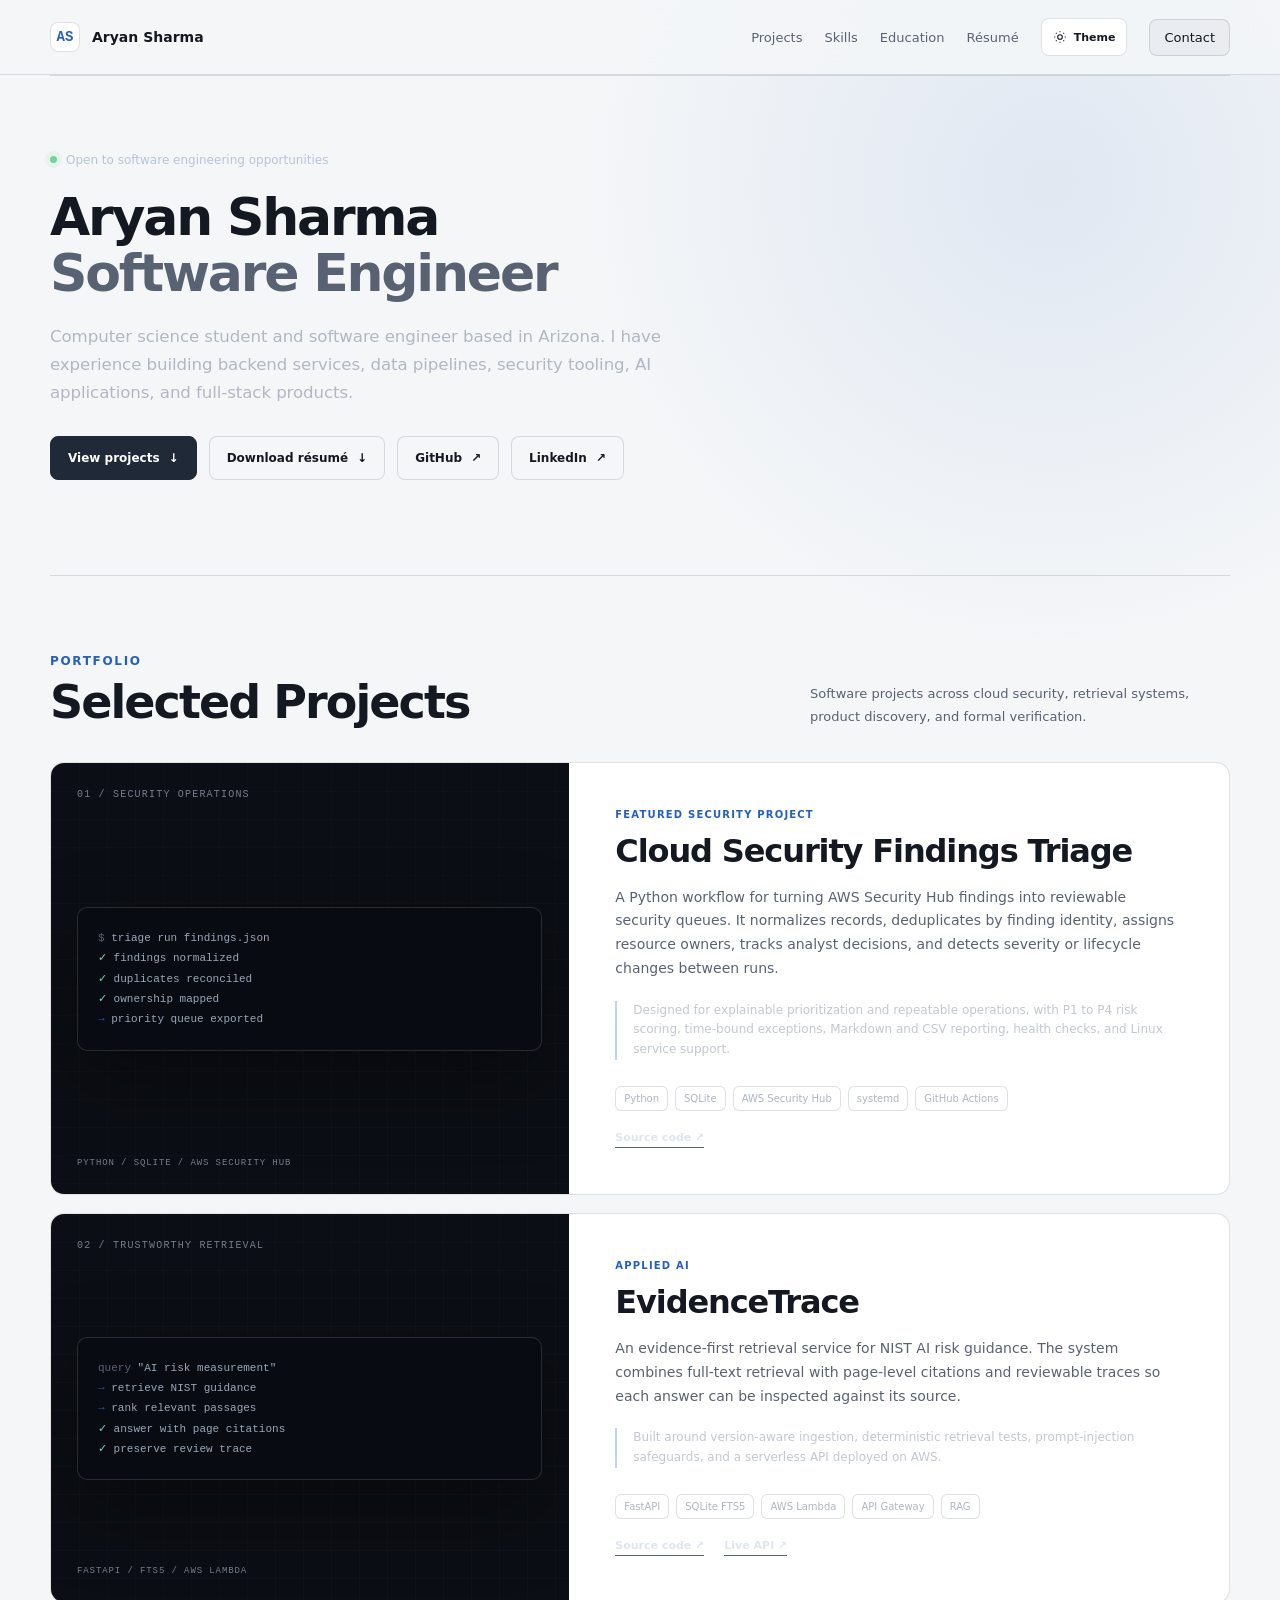
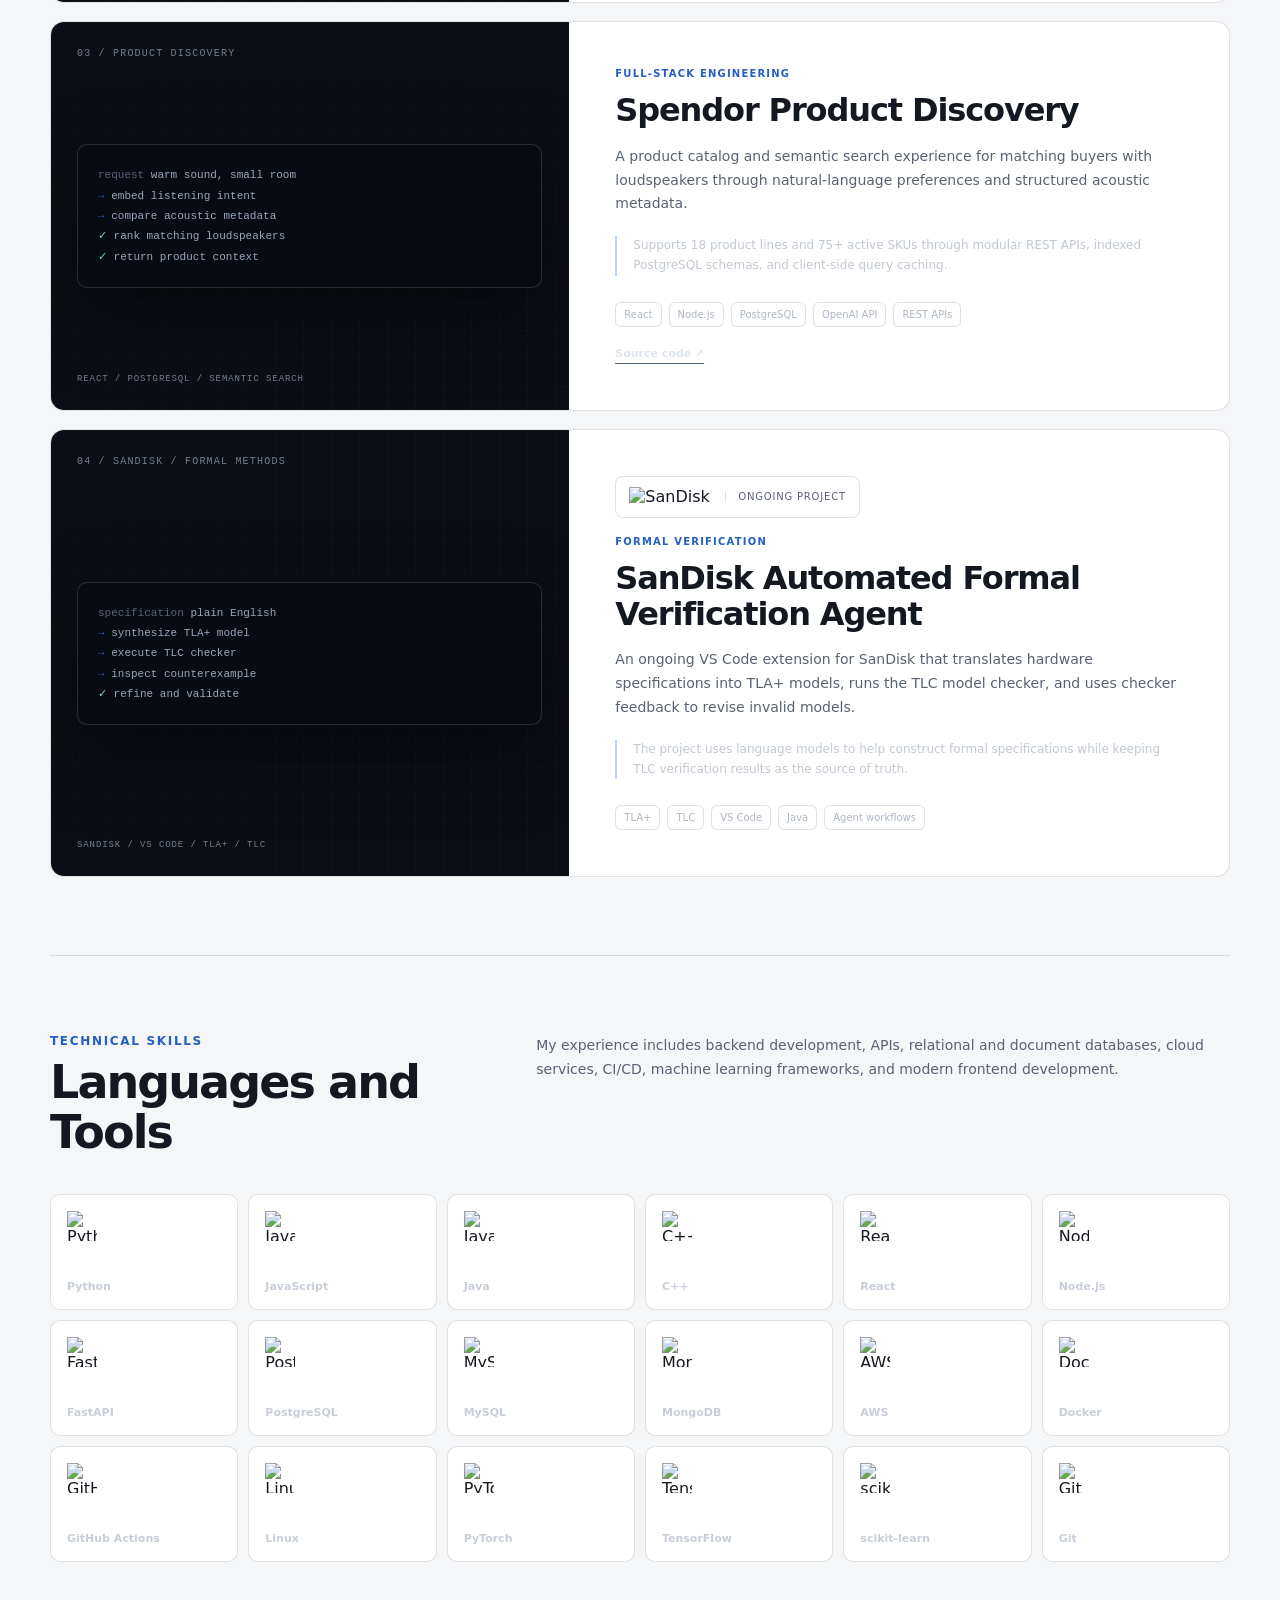
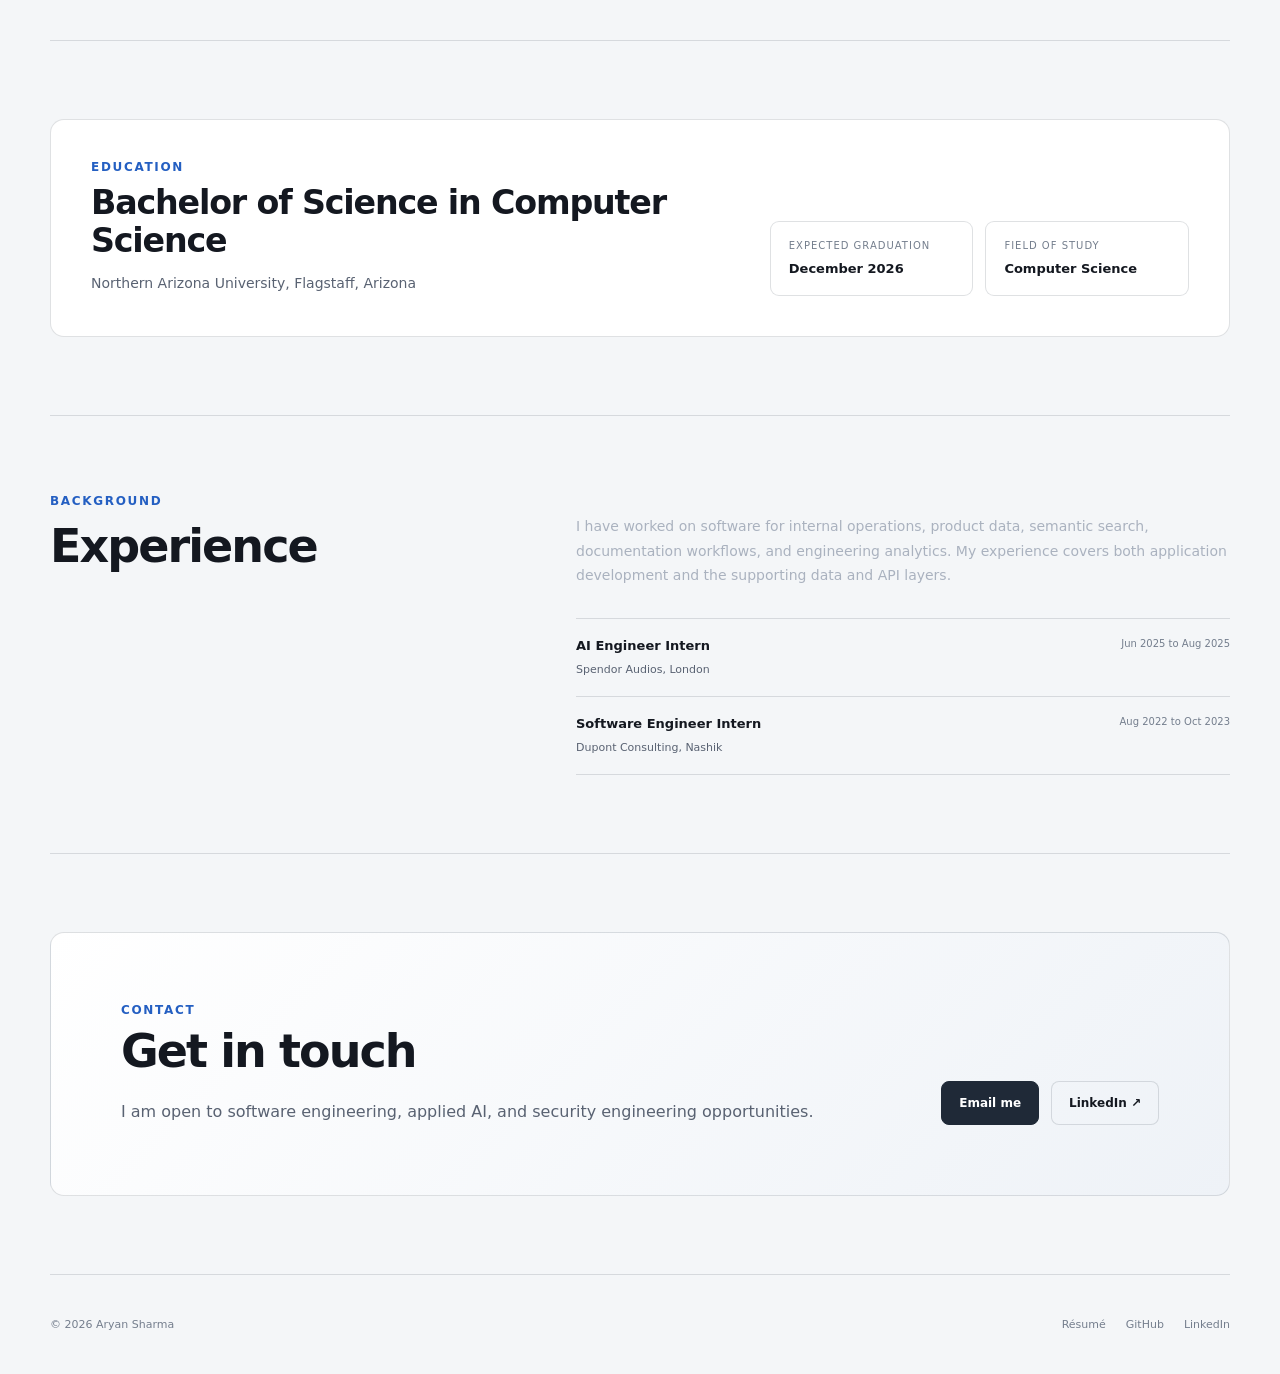
==== portfolio/index.html @ e3faf97d "Publish Aryan Sharma portfolio" ====
<!doctype html>
<html lang="en">
<head>
  <meta charset="utf-8">
  <meta name="viewport" content="width=device-width, initial-scale=1">
  <meta name="description" content="Aryan Sharma is a software engineer building reliable AI, security, and data systems.">
  <meta name="theme-color" content="#090b10">
  <title>Aryan Sharma | Software Engineer</title>
  <script>
    (function () {
      var saved = localStorage.getItem("portfolio-theme");
      var theme = saved || (window.matchMedia("(prefers-color-scheme: light)").matches ? "light" : "dark");
      document.documentElement.dataset.theme = theme;
    }());
  </script>
  <style>
    :root{--bg:#090b10;--panel:#0f1219;--text:#f1f3f6;--muted:#9aa3b2;--faint:#697283;--line:rgba(255,255,255,.1);--blue:#77a7ff;--max:1180px}
    *{box-sizing:border-box}html{scroll-behavior:smooth;color-scheme:dark}html[data-theme="light"]{--bg:#f4f6f8;--panel:#fff;--text:#141820;--muted:#596272;--faint:#747e8d;--line:rgba(15,23,42,.13);--blue:#245fc2;color-scheme:light}body{margin:0;color:var(--text);background:radial-gradient(circle at 82% 4%,rgba(54,98,171,.16),transparent 29rem),var(--bg);font-family:Inter,ui-sans-serif,system-ui,-apple-system,BlinkMacSystemFont,"Segoe UI",sans-serif;-webkit-font-smoothing:antialiased;transition:background-color 180ms ease,color 180ms ease}html[data-theme="light"] body{background:radial-gradient(circle at 82% 4%,rgba(53,105,190,.1),transparent 29rem),var(--bg)}a{color:inherit;text-decoration:none}a:focus-visible,button:focus-visible{outline:2px solid var(--blue);outline-offset:4px}.shell{width:min(calc(100% - 48px),var(--max));margin:0 auto}.mono{font-family:"SFMono-Regular",Consolas,"Liberation Mono",monospace}.kicker{color:var(--blue);font-size:12px;font-weight:700;letter-spacing:.14em;text-transform:uppercase}
    header{position:sticky;top:0;z-index:20;border-bottom:1px solid var(--line);background:rgba(9,11,16,.82);backdrop-filter:blur(18px)}html[data-theme="light"] header{background:rgba(244,246,248,.86)}.nav{min-height:74px;display:flex;align-items:center;justify-content:space-between;gap:28px}.mark{display:flex;align-items:center;gap:12px;font-size:14px;font-weight:700}.mark-shape{width:30px;height:30px;display:grid;place-items:center;border:1px solid var(--line);background:var(--panel);color:var(--blue);border-radius:8px}nav{display:flex;align-items:center;gap:22px;color:var(--muted);font-size:13px}nav a{transition:color 160ms ease}nav a:hover{color:var(--text)}.nav-cta{color:var(--text);border:1px solid var(--line);border-radius:8px;padding:10px 14px;background:rgba(255,255,255,.03)}html[data-theme="light"] .nav-cta{background:rgba(15,23,42,.035)}.theme-toggle{display:inline-flex;align-items:center;justify-content:center;gap:7px;height:38px;padding:0 11px;border:1px solid var(--line);border-radius:8px;color:var(--text);background:var(--panel);font:600 11px/1 Inter,ui-sans-serif,system-ui;cursor:pointer}.theme-toggle svg{width:14px;height:14px;fill:none;stroke:currentColor;stroke-width:1.8}.theme-toggle .sun{display:none}html[data-theme="light"] .theme-toggle .moon{display:none}html[data-theme="light"] .theme-toggle .sun{display:block}
    .hero{min-height:500px;display:block;padding:72px 0 62px}.availability{display:inline-flex;align-items:center;gap:9px;color:#b8c4d6;font-size:12px;margin-bottom:22px}.availability:before{content:"";width:7px;height:7px;border-radius:50%;background:#72d39c;box-shadow:0 0 0 5px rgba(114,211,156,.1)}h1{max-width:760px;margin:0;font-size:clamp(38px,4.4vw,52px);line-height:1.08;letter-spacing:-.042em;font-weight:620}h1 span{color:var(--muted)}.hero-copy{max-width:700px;margin:22px 0 0;color:#b1b8c4;font-size:clamp(15px,1.3vw,17px);line-height:1.7;letter-spacing:-.005em}.hero-actions{display:flex;flex-wrap:wrap;gap:12px;margin-top:28px}.button{display:inline-flex;align-items:center;justify-content:center;gap:9px;min-height:44px;padding:0 17px;border:1px solid var(--line);border-radius:8px;background:rgba(255,255,255,.03);font-size:12px;font-weight:650;transition:transform 160ms ease,border-color 160ms ease,background 160ms ease}.button:hover{transform:translateY(-2px);border-color:rgba(255,255,255,.22);background:rgba(255,255,255,.06)}.button.primary{color:#07101f;background:#dfe9fa;border-color:#dfe9fa}
    section{padding:78px 0;border-top:1px solid var(--line)}.section-heading{display:flex;align-items:flex-end;justify-content:space-between;gap:40px;margin-bottom:34px}h2{margin:10px 0 0;font-size:clamp(32px,3.8vw,46px);line-height:1.08;letter-spacing:-.042em;font-weight:600}.section-heading>p{max-width:420px;margin:0;color:var(--muted);font-size:13px;line-height:1.7}
    .project-list{display:grid;gap:18px}.project{display:grid;grid-template-columns:.88fr 1.12fr;min-height:380px;overflow:hidden;border:1px solid var(--line);border-radius:14px;background:var(--panel)}.project-visual{position:relative;overflow:hidden;padding:26px;border-right:1px solid var(--line);background:#0b0e14;display:flex;flex-direction:column;justify-content:space-between}.project-visual:before{content:"";position:absolute;inset:0;opacity:.5;background-image:linear-gradient(rgba(255,255,255,.035) 1px,transparent 1px),linear-gradient(90deg,rgba(255,255,255,.035) 1px,transparent 1px);background-size:28px 28px}.project-index,.project-art,.visual-foot{position:relative;z-index:1}.project-index{color:var(--faint);font-size:10px;letter-spacing:.12em}.project-art{border:1px solid rgba(255,255,255,.13);border-radius:10px;background:rgba(9,12,18,.9);padding:20px;box-shadow:0 28px 80px rgba(0,0,0,.35);font-size:11px;line-height:1.85;color:#9aa7b9}.project-art .ok{color:#7ed8aa}.project-art .blue{color:var(--blue)}.project-art .dim{color:#596274}.visual-foot{color:var(--faint);font-size:9px;letter-spacing:.1em}.project-body{padding:clamp(28px,4vw,46px);display:flex;flex-direction:column;align-items:flex-start}.project-type{color:var(--blue);font-size:10px;font-weight:700;letter-spacing:.12em;text-transform:uppercase}.company-mark{display:flex;align-items:center;gap:12px;margin-bottom:18px;padding:10px 13px;border:1px solid var(--line);border-radius:8px;background:#0b0e14}.company-mark img{width:84px;height:20px;object-fit:contain}.company-mark span{padding-left:12px;border-left:1px solid var(--line);color:var(--muted);font-size:10px;letter-spacing:.08em;text-transform:uppercase}.project h3{margin:14px 0 16px;font-size:clamp(25px,2.5vw,33px);line-height:1.12;letter-spacing:-.035em;font-weight:600}.project-body>p{max-width:620px;margin:0;color:var(--muted);font-size:14px;line-height:1.7}.impact{margin:20px 0 0;padding-left:16px;border-left:2px solid rgba(119,167,255,.5);color:#c2c8d1;font-size:12px;line-height:1.65}.tags{display:flex;flex-wrap:wrap;gap:7px;margin-top:auto;padding-top:26px}.tag{padding:6px 8px;border:1px solid var(--line);border-radius:6px;color:#aeb6c2;background:rgba(255,255,255,.02);font-size:10px}.project-links{display:flex;gap:20px;margin-top:20px;font-size:11px;font-weight:700}.project-links a{color:#dfe5ef;border-bottom:1px solid #566275;padding-bottom:3px}.project-links a:hover{border-color:var(--blue)}
    .skills-intro{display:grid;grid-template-columns:.75fr 1.25fr;gap:70px;align-items:start;margin-bottom:36px}.skills-intro p{margin:0;color:var(--muted);line-height:1.7;font-size:14px}.skill-grid{display:grid;grid-template-columns:repeat(6,1fr);gap:10px}.skill{min-height:116px;display:flex;flex-direction:column;justify-content:space-between;padding:16px;border:1px solid var(--line);border-radius:10px;background:var(--panel);transition:transform 160ms ease,border-color 160ms ease}.skill:hover{transform:translateY(-3px);border-color:rgba(119,167,255,.35)}.skill img{width:30px;height:30px;object-fit:contain;filter:saturate(.78)}.skill span{color:#c8ced8;font-size:11px;font-weight:600}
    .profile{display:grid;grid-template-columns:.8fr 1.2fr;gap:90px;align-items:start}.profile h2{margin-top:14px}.profile-copy{padding-top:20px}.profile-copy p{color:#aab2bf;font-size:14px;line-height:1.75;margin:0 0 16px}.experience{margin-top:30px;border-top:1px solid var(--line)}.role{display:grid;grid-template-columns:1fr auto;gap:24px;padding:19px 0;border-bottom:1px solid var(--line)}.role strong{display:block;font-size:13px;margin-bottom:5px}.role span{color:var(--muted);font-size:11px}.role time{color:var(--faint);font-size:10px;white-space:nowrap}.education-card{display:grid;grid-template-columns:1.2fr .8fr;gap:50px;align-items:end;padding:40px;border:1px solid var(--line);border-radius:14px;background:var(--panel)}.education-card h3{font-size:clamp(25px,2.6vw,34px);letter-spacing:-.035em;line-height:1.15;margin:10px 0 12px}.education-card p{color:var(--muted);font-size:14px;line-height:1.7;margin:0}.education-meta{display:grid;grid-template-columns:1fr 1fr;gap:12px}.education-meta div{padding:18px;border:1px solid var(--line);border-radius:9px;background:#0b0e14}.education-meta span{display:block;color:var(--faint);font-size:10px;letter-spacing:.1em;text-transform:uppercase;margin-bottom:7px}.education-meta strong{font-size:13px;font-weight:600}
    .contact-card{display:grid;grid-template-columns:1fr auto;gap:40px;align-items:end;padding:clamp(32px,6vw,70px);border:1px solid var(--line);border-radius:14px;background:linear-gradient(135deg,#121722,#0d1017)}html[data-theme="light"] .contact-card{background:linear-gradient(135deg,#fff,#eef2f7)}html[data-theme="light"] .skill,html[data-theme="light"] .education-meta div,html[data-theme="light"] .company-mark{background:#fff}html[data-theme="light"] .button.primary{color:#fff;background:#1f2937;border-color:#1f2937}.contact-card h2{max-width:720px}.contact-card p{color:var(--muted);line-height:1.7;margin:22px 0 0}.contact-links{display:flex;gap:12px;flex-wrap:wrap;justify-content:flex-end}footer{min-height:100px;display:flex;align-items:center;justify-content:space-between;gap:30px;border-top:1px solid var(--line);color:var(--faint);font-size:11px}footer div{display:flex;gap:20px}footer a:hover{color:var(--text)}
    @media(max-width:900px){.skills-intro,.profile,.education-card{grid-template-columns:1fr}.hero{min-height:auto}.project{grid-template-columns:1fr}.project-visual{min-height:340px;border-right:0;border-bottom:1px solid var(--line)}.skill-grid{grid-template-columns:repeat(4,1fr)}.contact-card{grid-template-columns:1fr}.contact-links{justify-content:flex-start}}
    @media(max-width:620px){.shell{width:min(calc(100% - 32px),var(--max))}.nav{min-height:66px}nav a:not(.nav-cta){display:none}.theme-toggle .theme-label{display:none}.theme-toggle{width:38px;padding:0}.hero{padding:54px 0 50px}h1{font-size:clamp(34px,10vw,44px)}section{padding:62px 0}.section-heading{display:block}.section-heading>p{margin-top:18px}.project-visual{min-height:265px;padding:20px}.project-body{padding:26px 22px}.skill-grid{grid-template-columns:repeat(3,1fr)}.skill{min-height:104px;padding:13px}.skill img{width:27px;height:27px}.profile{gap:30px}.role{grid-template-columns:1fr;gap:8px}.education-card{padding:25px}.education-meta{grid-template-columns:1fr}footer{align-items:flex-start;flex-direction:column;justify-content:center}}
  </style>
</head>
<body>
  <header><div class="shell nav"><a class="mark" href="#top" aria-label="Aryan Sharma home"><span class="mark-shape mono">AS</span><span>Aryan Sharma</span></a><nav aria-label="Main navigation"><a href="#work">Projects</a><a href="#skills">Skills</a><a href="#education">Education</a><a href="Aryan_Sharma_Resume.pdf" download>Résumé</a><button class="theme-toggle" id="theme-toggle" type="button" aria-label="Switch to light mode"><svg class="moon" viewBox="0 0 24 24" aria-hidden="true"><path d="M20 15.2A8.2 8.2 0 0 1 8.8 4a8.2 8.2 0 1 0 11.2 11.2Z"/></svg><svg class="sun" viewBox="0 0 24 24" aria-hidden="true"><circle cx="12" cy="12" r="4"/><path d="M12 2v2M12 20v2M4.93 4.93l1.42 1.42M17.66 17.66l1.41 1.41M2 12h2M20 12h2M4.93 19.07l1.42-1.42M17.66 6.34l1.41-1.41"/></svg><span class="theme-label">Theme</span></button><a class="nav-cta" href="mailto:aryansharma.coms@gmail.com">Contact</a></nav></div></header>
  <main id="top" class="shell">
    <section class="hero"><div class="availability">Open to software engineering opportunities</div><h1>Aryan Sharma<br><span>Software Engineer</span></h1><p class="hero-copy">Computer science student and software engineer based in Arizona. I have experience building backend services, data pipelines, security tooling, AI applications, and full-stack products.</p><div class="hero-actions"><a class="button primary" href="#work">View projects <span aria-hidden="true">↓</span></a><a class="button" href="Aryan_Sharma_Resume.pdf" download>Download résumé <span aria-hidden="true">↓</span></a><a class="button" href="https://github.com/Aryan9832">GitHub <span aria-hidden="true">↗</span></a><a class="button" href="https://linkedin.com/in/aryansharma11">LinkedIn <span aria-hidden="true">↗</span></a></div></section>
    <section id="work"><div class="section-heading"><div><div class="kicker">Portfolio</div><h2>Selected Projects</h2></div><p>Software projects across cloud security, retrieval systems, product discovery, and formal verification.</p></div>
      <div class="project-list">
        <article class="project"><div class="project-visual"><div class="project-index mono">01 / SECURITY OPERATIONS</div><div class="project-art mono"><span class="dim">$</span> triage run findings.json<br><span class="ok">✓</span> findings normalized<br><span class="ok">✓</span> duplicates reconciled<br><span class="ok">✓</span> ownership mapped<br><span class="blue">→</span> priority queue exported</div><div class="visual-foot mono">PYTHON / SQLITE / AWS SECURITY HUB</div></div><div class="project-body"><div class="project-type">Featured security project</div><h3>Cloud Security Findings Triage</h3><p>A Python workflow for turning AWS Security Hub findings into reviewable security queues. It normalizes records, deduplicates by finding identity, assigns resource owners, tracks analyst decisions, and detects severity or lifecycle changes between runs.</p><div class="impact">Designed for explainable prioritization and repeatable operations, with P1 to P4 risk scoring, time-bound exceptions, Markdown and CSV reporting, health checks, and Linux service support.</div><div class="tags"><span class="tag">Python</span><span class="tag">SQLite</span><span class="tag">AWS Security Hub</span><span class="tag">systemd</span><span class="tag">GitHub Actions</span></div><div class="project-links"><a href="https://github.com/Aryan9832/cloud-security-triage">Source code ↗</a></div></div></article>
        <article class="project"><div class="project-visual"><div class="project-index mono">02 / TRUSTWORTHY RETRIEVAL</div><div class="project-art mono"><span class="dim">query</span> "AI risk measurement"<br><span class="blue">→</span> retrieve NIST guidance<br><span class="blue">→</span> rank relevant passages<br><span class="ok">✓</span> answer with page citations<br><span class="ok">✓</span> preserve review trace</div><div class="visual-foot mono">FASTAPI / FTS5 / AWS LAMBDA</div></div><div class="project-body"><div class="project-type">Applied AI</div><h3>EvidenceTrace</h3><p>An evidence-first retrieval service for NIST AI risk guidance. The system combines full-text retrieval with page-level citations and reviewable traces so each answer can be inspected against its source.</p><div class="impact">Built around version-aware ingestion, deterministic retrieval tests, prompt-injection safeguards, and a serverless API deployed on AWS.</div><div class="tags"><span class="tag">FastAPI</span><span class="tag">SQLite FTS5</span><span class="tag">AWS Lambda</span><span class="tag">API Gateway</span><span class="tag">RAG</span></div><div class="project-links"><a href="https://github.com/Aryan9832/EvidenceTrace">Source code ↗</a><a href="https://7sg5kts66a.execute-api.us-east-2.amazonaws.com/default/">Live API ↗</a></div></div></article>
        <article class="project"><div class="project-visual"><div class="project-index mono">03 / PRODUCT DISCOVERY</div><div class="project-art mono"><span class="dim">request</span> warm sound, small room<br><span class="blue">→</span> embed listening intent<br><span class="blue">→</span> compare acoustic metadata<br><span class="ok">✓</span> rank matching loudspeakers<br><span class="ok">✓</span> return product context</div><div class="visual-foot mono">REACT / POSTGRESQL / SEMANTIC SEARCH</div></div><div class="project-body"><div class="project-type">Full-stack engineering</div><h3>Spendor Product Discovery</h3><p>A product catalog and semantic search experience for matching buyers with loudspeakers through natural-language preferences and structured acoustic metadata.</p><div class="impact">Supports 18 product lines and 75+ active SKUs through modular REST APIs, indexed PostgreSQL schemas, and client-side query caching.</div><div class="tags"><span class="tag">React</span><span class="tag">Node.js</span><span class="tag">PostgreSQL</span><span class="tag">OpenAI API</span><span class="tag">REST APIs</span></div><div class="project-links"><a href="https://github.com/Aryan9832/spendor-product-discovery">Source code ↗</a></div></div></article>
        <article class="project"><div class="project-visual"><div class="project-index mono">04 / SANDISK / FORMAL METHODS</div><div class="project-art mono"><span class="dim">specification</span> plain English<br><span class="blue">→</span> synthesize TLA+ model<br><span class="blue">→</span> execute TLC checker<br><span class="blue">→</span> inspect counterexample<br><span class="ok">✓</span> refine and validate</div><div class="visual-foot mono">SANDISK / VS CODE / TLA+ / TLC</div></div><div class="project-body"><div class="company-mark"><img src="https://api.iconify.design/simple-icons:sandisk.svg?color=%23ed1c24" alt="SanDisk logo"><span>Ongoing project</span></div><div class="project-type">Formal verification</div><h3>SanDisk Automated Formal Verification Agent</h3><p>An ongoing VS Code extension for SanDisk that translates hardware specifications into TLA+ models, runs the TLC model checker, and uses checker feedback to revise invalid models.</p><div class="impact">The project uses language models to help construct formal specifications while keeping TLC verification results as the source of truth.</div><div class="tags"><span class="tag">TLA+</span><span class="tag">TLC</span><span class="tag">VS Code</span><span class="tag">Java</span><span class="tag">Agent workflows</span></div></div></article>
      </div>
    </section>
    <section id="skills"><div class="skills-intro"><div><div class="kicker">Technical Skills</div><h2>Languages and Tools</h2></div><p>My experience includes backend development, APIs, relational and document databases, cloud services, CI/CD, machine learning frameworks, and modern frontend development.</p></div>
      <div class="skill-grid" aria-label="Technical skills">
        <div class="skill"><img src="https://cdn.jsdelivr.net/gh/devicons/devicon@latest/icons/python/python-original.svg" alt="Python logo"><span>Python</span></div><div class="skill"><img src="https://cdn.jsdelivr.net/gh/devicons/devicon@latest/icons/javascript/javascript-original.svg" alt="JavaScript logo"><span>JavaScript</span></div><div class="skill"><img src="https://cdn.jsdelivr.net/gh/devicons/devicon@latest/icons/java/java-original.svg" alt="Java logo"><span>Java</span></div><div class="skill"><img src="https://cdn.jsdelivr.net/gh/devicons/devicon@latest/icons/cplusplus/cplusplus-original.svg" alt="C++ logo"><span>C++</span></div><div class="skill"><img src="https://cdn.jsdelivr.net/gh/devicons/devicon@latest/icons/react/react-original.svg" alt="React logo"><span>React</span></div><div class="skill"><img src="https://cdn.jsdelivr.net/gh/devicons/devicon@latest/icons/nodejs/nodejs-original.svg" alt="Node.js logo"><span>Node.js</span></div>
        <div class="skill"><img src="https://cdn.jsdelivr.net/gh/devicons/devicon@latest/icons/fastapi/fastapi-original.svg" alt="FastAPI logo"><span>FastAPI</span></div><div class="skill"><img src="https://cdn.jsdelivr.net/gh/devicons/devicon@latest/icons/postgresql/postgresql-original.svg" alt="PostgreSQL logo"><span>PostgreSQL</span></div><div class="skill"><img src="https://cdn.jsdelivr.net/gh/devicons/devicon@latest/icons/mysql/mysql-original.svg" alt="MySQL logo"><span>MySQL</span></div><div class="skill"><img src="https://cdn.jsdelivr.net/gh/devicons/devicon@latest/icons/mongodb/mongodb-original.svg" alt="MongoDB logo"><span>MongoDB</span></div><div class="skill"><img src="https://cdn.jsdelivr.net/gh/devicons/devicon@latest/icons/amazonwebservices/amazonwebservices-plain-wordmark.svg" alt="AWS logo"><span>AWS</span></div><div class="skill"><img src="https://cdn.jsdelivr.net/gh/devicons/devicon@latest/icons/docker/docker-original.svg" alt="Docker logo"><span>Docker</span></div>
        <div class="skill"><img src="https://cdn.jsdelivr.net/gh/devicons/devicon@latest/icons/githubactions/githubactions-original.svg" alt="GitHub Actions logo"><span>GitHub Actions</span></div><div class="skill"><img src="https://cdn.jsdelivr.net/gh/devicons/devicon@latest/icons/linux/linux-original.svg" alt="Linux logo"><span>Linux</span></div><div class="skill"><img src="https://cdn.jsdelivr.net/gh/devicons/devicon@latest/icons/pytorch/pytorch-original.svg" alt="PyTorch logo"><span>PyTorch</span></div><div class="skill"><img src="https://cdn.jsdelivr.net/gh/devicons/devicon@latest/icons/tensorflow/tensorflow-original.svg" alt="TensorFlow logo"><span>TensorFlow</span></div><div class="skill"><img src="https://cdn.jsdelivr.net/gh/devicons/devicon@latest/icons/scikitlearn/scikitlearn-original.svg" alt="scikit-learn logo"><span>scikit-learn</span></div><div class="skill"><img src="https://cdn.jsdelivr.net/gh/devicons/devicon@latest/icons/git/git-original.svg" alt="Git logo"><span>Git</span></div>
      </div>
    </section>
    <section id="education"><div class="education-card"><div><div class="kicker">Education</div><h3>Bachelor of Science in Computer Science</h3><p>Northern Arizona University, Flagstaff, Arizona</p></div><div class="education-meta"><div><span>Expected graduation</span><strong>December 2026</strong></div><div><span>Field of study</span><strong>Computer Science</strong></div></div></div></section>
    <section id="about"><div class="profile"><div><div class="kicker">Background</div><h2>Experience</h2></div><div class="profile-copy"><p>I have worked on software for internal operations, product data, semantic search, documentation workflows, and engineering analytics. My experience covers both application development and the supporting data and API layers.</p><div class="experience" aria-label="Experience"><div class="role"><div><strong>AI Engineer Intern</strong><span>Spendor Audios, London</span></div><time>Jun 2025 to Aug 2025</time></div><div class="role"><div><strong>Software Engineer Intern</strong><span>Dupont Consulting, Nashik</span></div><time>Aug 2022 to Oct 2023</time></div></div></div></div></section>
    <section id="contact"><div class="contact-card"><div><div class="kicker">Contact</div><h2>Get in touch</h2><p>I am open to software engineering, applied AI, and security engineering opportunities.</p></div><div class="contact-links"><a class="button primary" href="mailto:aryansharma.coms@gmail.com">Email me</a><a class="button" href="https://linkedin.com/in/aryansharma11">LinkedIn ↗</a></div></div></section>
  </main>
  <footer class="shell"><span>© 2026 Aryan Sharma</span><div><a href="Aryan_Sharma_Resume.pdf" download>Résumé</a><a href="https://github.com/Aryan9832">GitHub</a><a href="https://linkedin.com/in/aryansharma11">LinkedIn</a></div></footer>
  <script>
    (function () {
      var root = document.documentElement;
      var button = document.getElementById("theme-toggle");
      function updateLabel() {
        var next = root.dataset.theme === "dark" ? "light" : "dark";
        button.setAttribute("aria-label", "Switch to " + next + " mode");
      }
      button.addEventListener("click", function () {
        root.dataset.theme = root.dataset.theme === "dark" ? "light" : "dark";
        localStorage.setItem("portfolio-theme", root.dataset.theme);
        updateLabel();
      });
      updateLabel();
    }());
  </script>
</body>
</html>
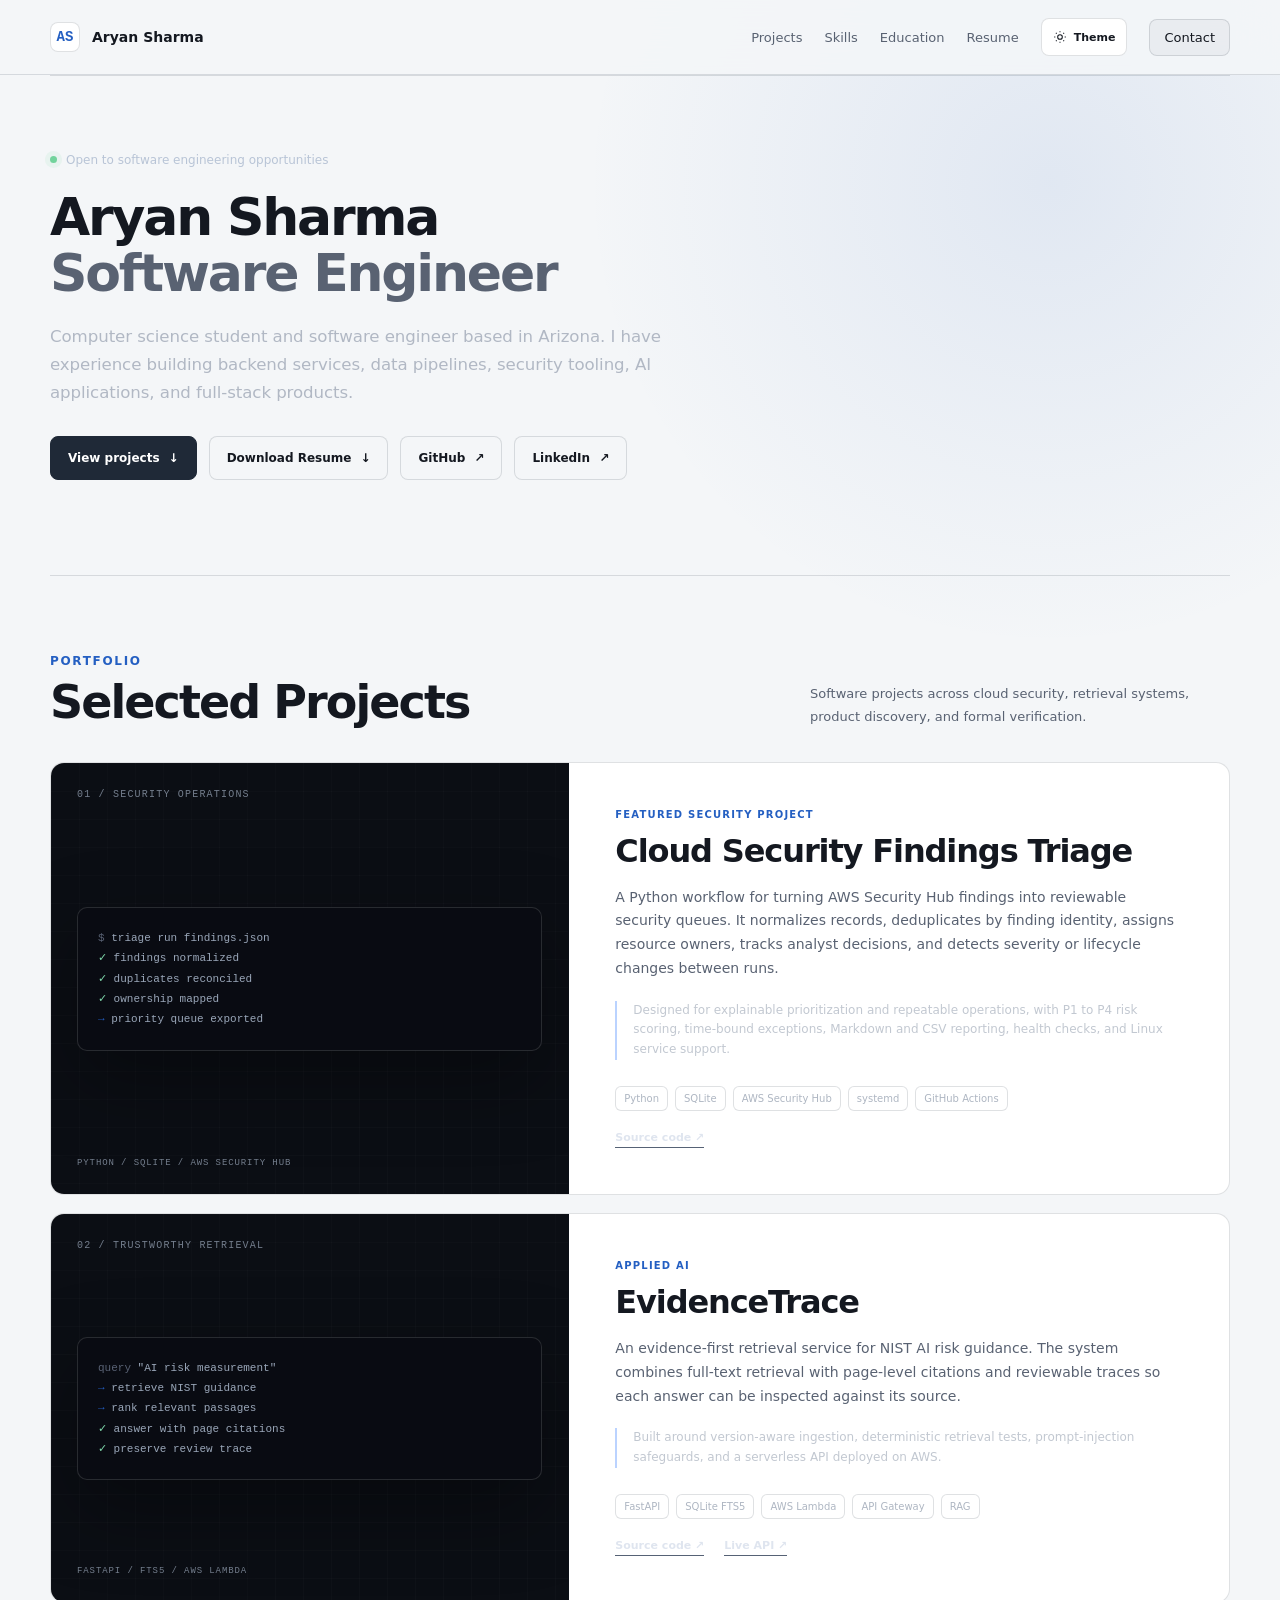
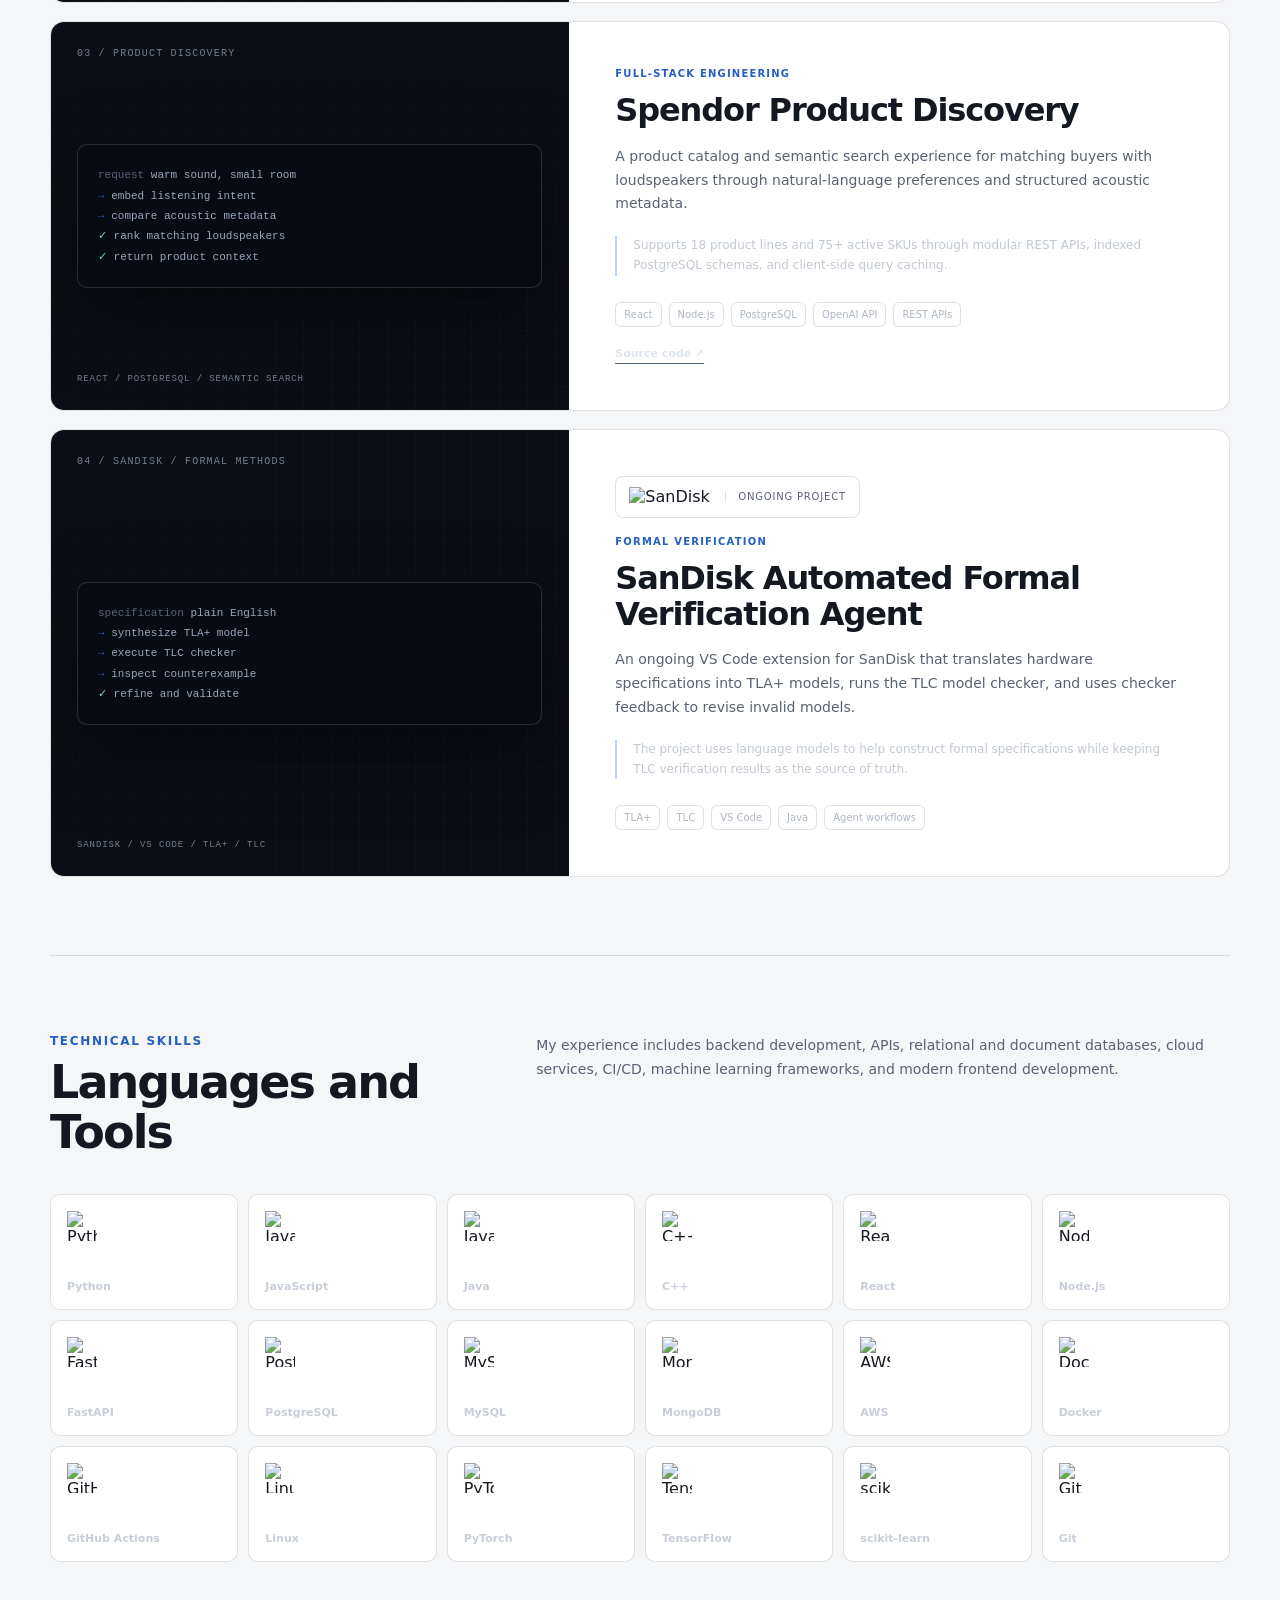
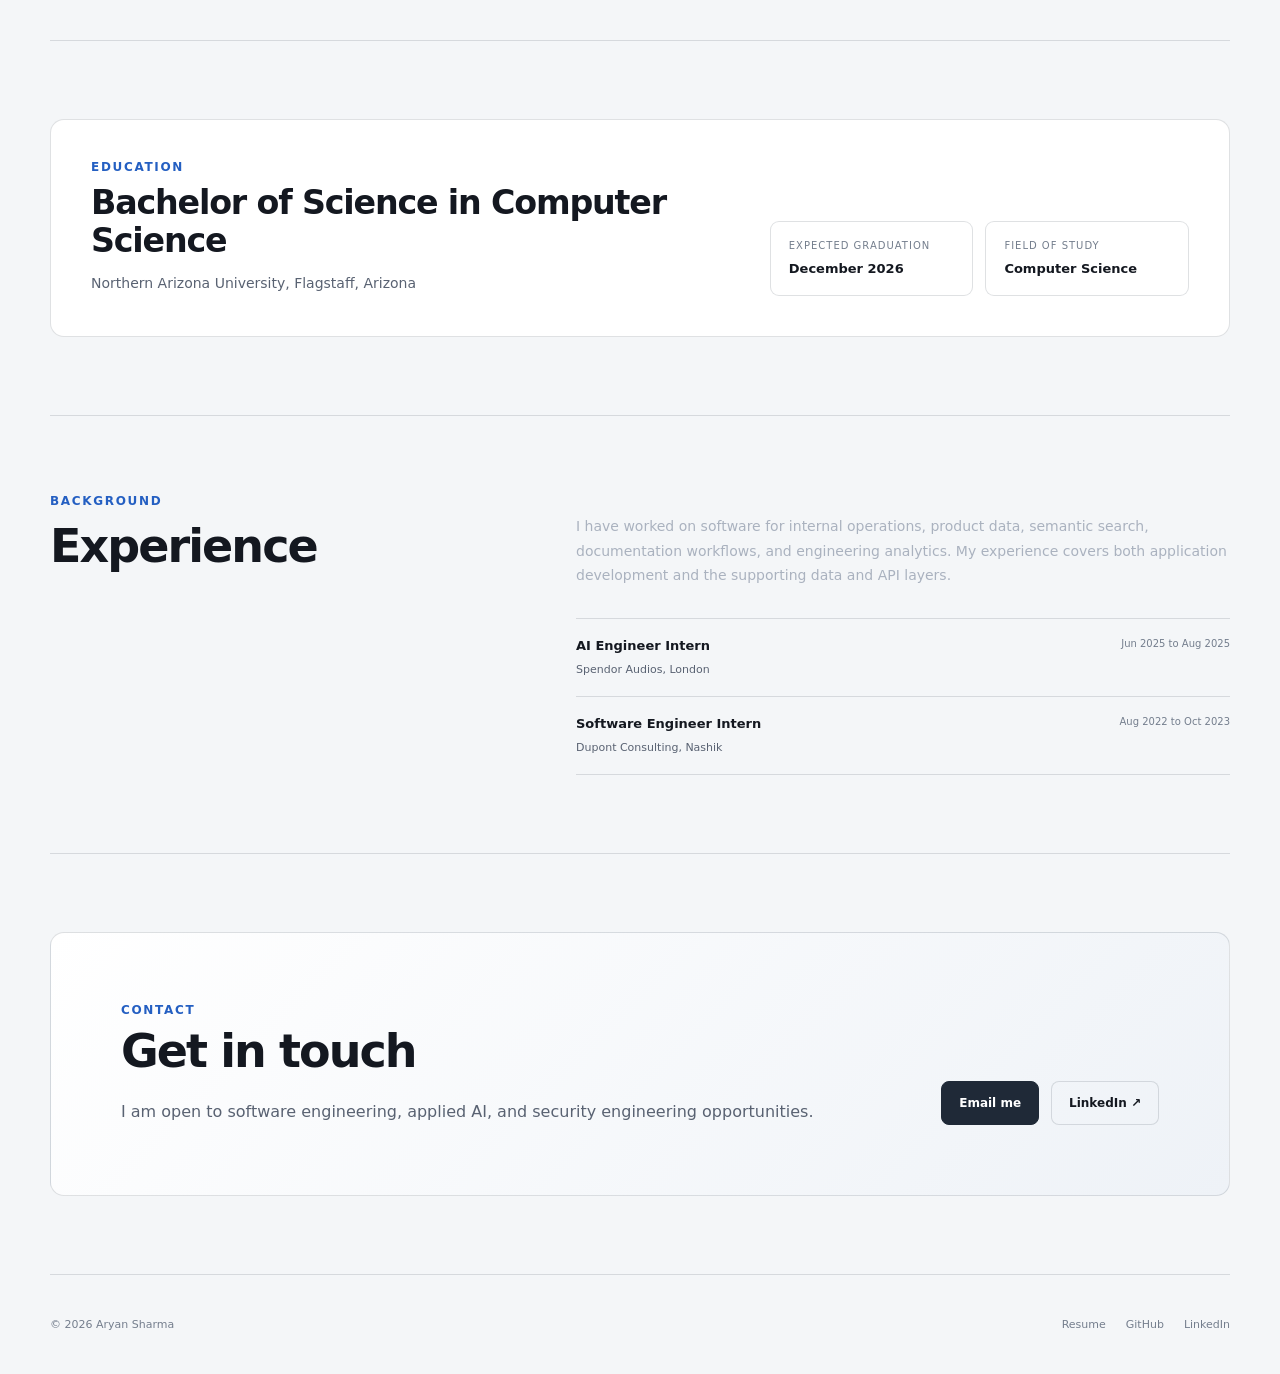
==== commit 3aedbd2e: "Use plain Resume labels" ====
--- a/portfolio/index.html
+++ b/portfolio/index.html
@@ -28,9 +28,9 @@
   </style>
 </head>
 <body>
-  <header><div class="shell nav"><a class="mark" href="#top" aria-label="Aryan Sharma home"><span class="mark-shape mono">AS</span><span>Aryan Sharma</span></a><nav aria-label="Main navigation"><a href="#work">Projects</a><a href="#skills">Skills</a><a href="#education">Education</a><a href="Aryan_Sharma_Resume.pdf" download>Résumé</a><button class="theme-toggle" id="theme-toggle" type="button" aria-label="Switch to light mode"><svg class="moon" viewBox="0 0 24 24" aria-hidden="true"><path d="M20 15.2A8.2 8.2 0 0 1 8.8 4a8.2 8.2 0 1 0 11.2 11.2Z"/></svg><svg class="sun" viewBox="0 0 24 24" aria-hidden="true"><circle cx="12" cy="12" r="4"/><path d="M12 2v2M12 20v2M4.93 4.93l1.42 1.42M17.66 17.66l1.41 1.41M2 12h2M20 12h2M4.93 19.07l1.42-1.42M17.66 6.34l1.41-1.41"/></svg><span class="theme-label">Theme</span></button><a class="nav-cta" href="mailto:aryansharma.coms@gmail.com">Contact</a></nav></div></header>
+  <header><div class="shell nav"><a class="mark" href="#top" aria-label="Aryan Sharma home"><span class="mark-shape mono">AS</span><span>Aryan Sharma</span></a><nav aria-label="Main navigation"><a href="#work">Projects</a><a href="#skills">Skills</a><a href="#education">Education</a><a href="Aryan_Sharma_Resume.pdf" download>Resume</a><button class="theme-toggle" id="theme-toggle" type="button" aria-label="Switch to light mode"><svg class="moon" viewBox="0 0 24 24" aria-hidden="true"><path d="M20 15.2A8.2 8.2 0 0 1 8.8 4a8.2 8.2 0 1 0 11.2 11.2Z"/></svg><svg class="sun" viewBox="0 0 24 24" aria-hidden="true"><circle cx="12" cy="12" r="4"/><path d="M12 2v2M12 20v2M4.93 4.93l1.42 1.42M17.66 17.66l1.41 1.41M2 12h2M20 12h2M4.93 19.07l1.42-1.42M17.66 6.34l1.41-1.41"/></svg><span class="theme-label">Theme</span></button><a class="nav-cta" href="mailto:aryansharma.coms@gmail.com">Contact</a></nav></div></header>
   <main id="top" class="shell">
-    <section class="hero"><div class="availability">Open to software engineering opportunities</div><h1>Aryan Sharma<br><span>Software Engineer</span></h1><p class="hero-copy">Computer science student and software engineer based in Arizona. I have experience building backend services, data pipelines, security tooling, AI applications, and full-stack products.</p><div class="hero-actions"><a class="button primary" href="#work">View projects <span aria-hidden="true">↓</span></a><a class="button" href="Aryan_Sharma_Resume.pdf" download>Download résumé <span aria-hidden="true">↓</span></a><a class="button" href="https://github.com/Aryan9832">GitHub <span aria-hidden="true">↗</span></a><a class="button" href="https://linkedin.com/in/aryansharma11">LinkedIn <span aria-hidden="true">↗</span></a></div></section>
+    <section class="hero"><div class="availability">Open to software engineering opportunities</div><h1>Aryan Sharma<br><span>Software Engineer</span></h1><p class="hero-copy">Computer science student and software engineer based in Arizona. I have experience building backend services, data pipelines, security tooling, AI applications, and full-stack products.</p><div class="hero-actions"><a class="button primary" href="#work">View projects <span aria-hidden="true">↓</span></a><a class="button" href="Aryan_Sharma_Resume.pdf" download>Download Resume <span aria-hidden="true">↓</span></a><a class="button" href="https://github.com/Aryan9832">GitHub <span aria-hidden="true">↗</span></a><a class="button" href="https://linkedin.com/in/aryansharma11">LinkedIn <span aria-hidden="true">↗</span></a></div></section>
     <section id="work"><div class="section-heading"><div><div class="kicker">Portfolio</div><h2>Selected Projects</h2></div><p>Software projects across cloud security, retrieval systems, product discovery, and formal verification.</p></div>
       <div class="project-list">
         <article class="project"><div class="project-visual"><div class="project-index mono">01 / SECURITY OPERATIONS</div><div class="project-art mono"><span class="dim">$</span> triage run findings.json<br><span class="ok">✓</span> findings normalized<br><span class="ok">✓</span> duplicates reconciled<br><span class="ok">✓</span> ownership mapped<br><span class="blue">→</span> priority queue exported</div><div class="visual-foot mono">PYTHON / SQLITE / AWS SECURITY HUB</div></div><div class="project-body"><div class="project-type">Featured security project</div><h3>Cloud Security Findings Triage</h3><p>A Python workflow for turning AWS Security Hub findings into reviewable security queues. It normalizes records, deduplicates by finding identity, assigns resource owners, tracks analyst decisions, and detects severity or lifecycle changes between runs.</p><div class="impact">Designed for explainable prioritization and repeatable operations, with P1 to P4 risk scoring, time-bound exceptions, Markdown and CSV reporting, health checks, and Linux service support.</div><div class="tags"><span class="tag">Python</span><span class="tag">SQLite</span><span class="tag">AWS Security Hub</span><span class="tag">systemd</span><span class="tag">GitHub Actions</span></div><div class="project-links"><a href="https://github.com/Aryan9832/cloud-security-triage">Source code ↗</a></div></div></article>
@@ -50,7 +50,7 @@
     <section id="about"><div class="profile"><div><div class="kicker">Background</div><h2>Experience</h2></div><div class="profile-copy"><p>I have worked on software for internal operations, product data, semantic search, documentation workflows, and engineering analytics. My experience covers both application development and the supporting data and API layers.</p><div class="experience" aria-label="Experience"><div class="role"><div><strong>AI Engineer Intern</strong><span>Spendor Audios, London</span></div><time>Jun 2025 to Aug 2025</time></div><div class="role"><div><strong>Software Engineer Intern</strong><span>Dupont Consulting, Nashik</span></div><time>Aug 2022 to Oct 2023</time></div></div></div></div></section>
     <section id="contact"><div class="contact-card"><div><div class="kicker">Contact</div><h2>Get in touch</h2><p>I am open to software engineering, applied AI, and security engineering opportunities.</p></div><div class="contact-links"><a class="button primary" href="mailto:aryansharma.coms@gmail.com">Email me</a><a class="button" href="https://linkedin.com/in/aryansharma11">LinkedIn ↗</a></div></div></section>
   </main>
-  <footer class="shell"><span>© 2026 Aryan Sharma</span><div><a href="Aryan_Sharma_Resume.pdf" download>Résumé</a><a href="https://github.com/Aryan9832">GitHub</a><a href="https://linkedin.com/in/aryansharma11">LinkedIn</a></div></footer>
+  <footer class="shell"><span>© 2026 Aryan Sharma</span><div><a href="Aryan_Sharma_Resume.pdf" download>Resume</a><a href="https://github.com/Aryan9832">GitHub</a><a href="https://linkedin.com/in/aryansharma11">LinkedIn</a></div></footer>
   <script>
     (function () {
       var root = document.documentElement;
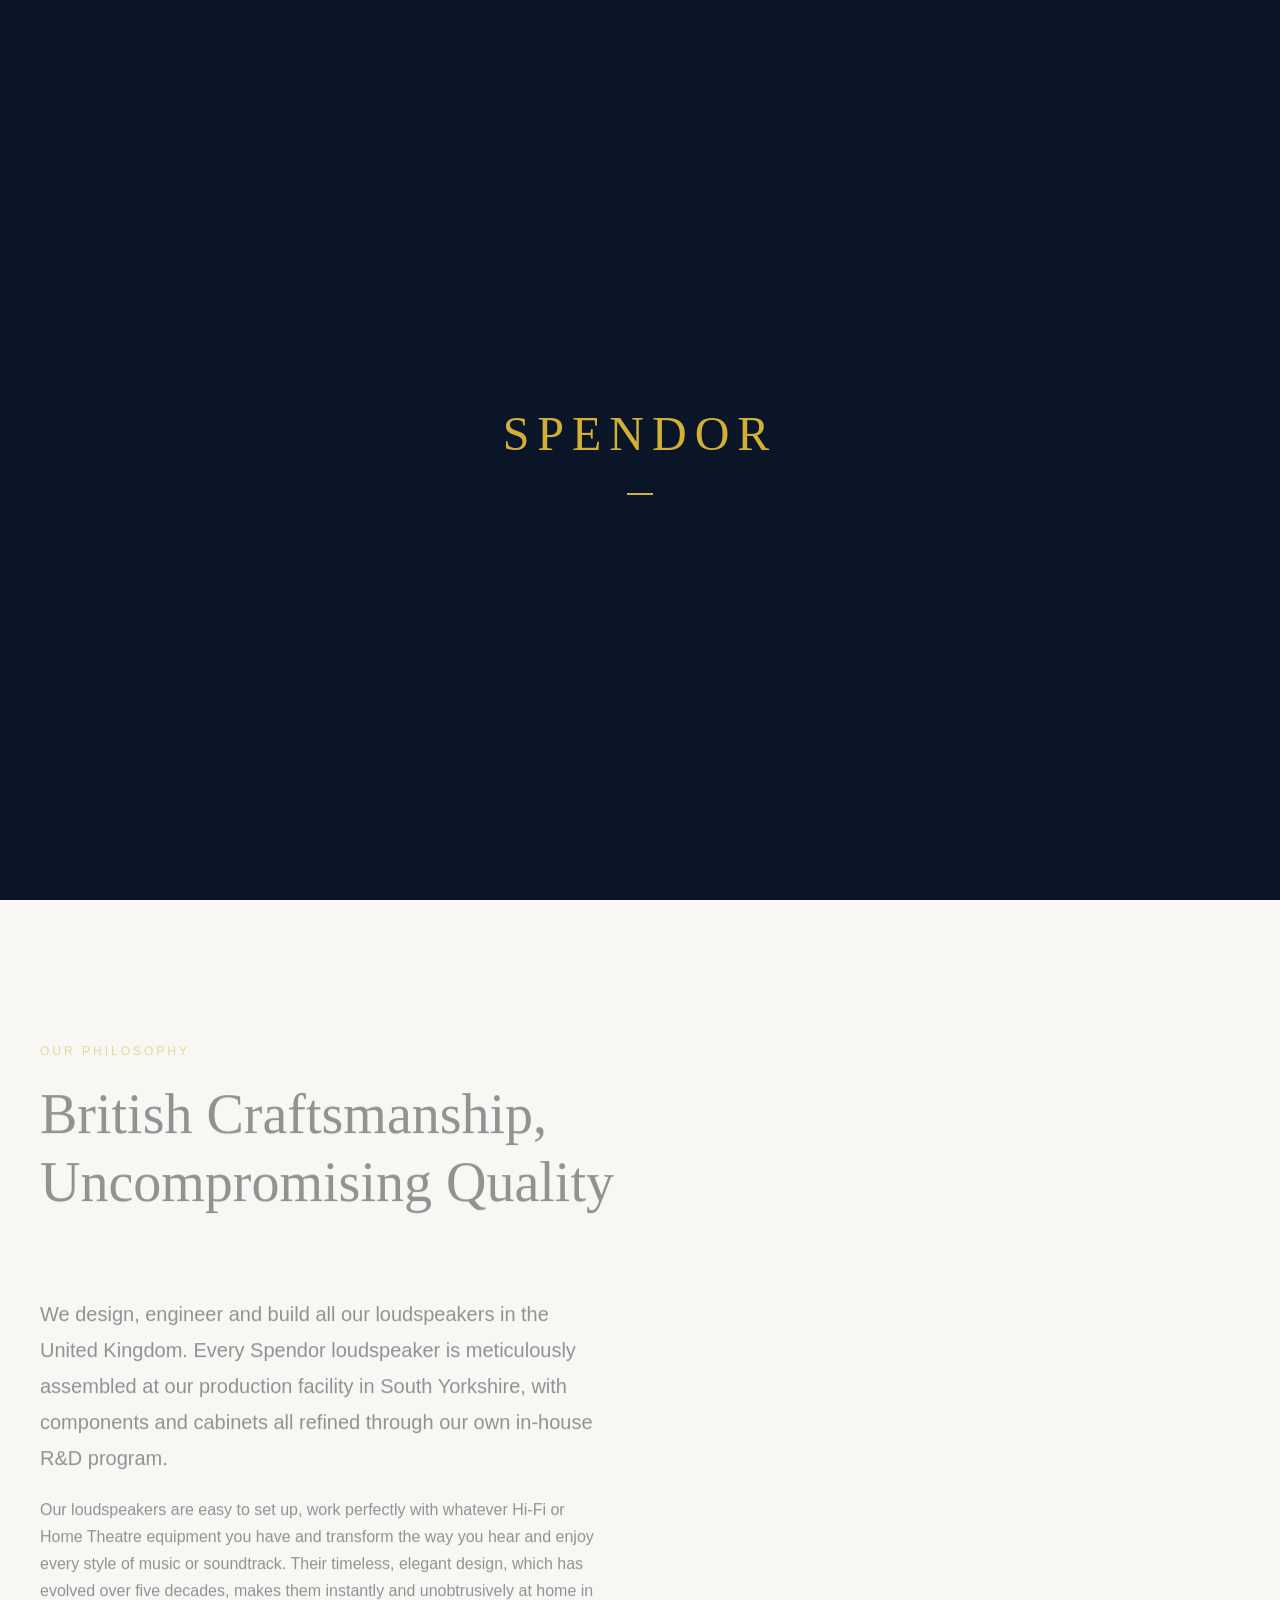
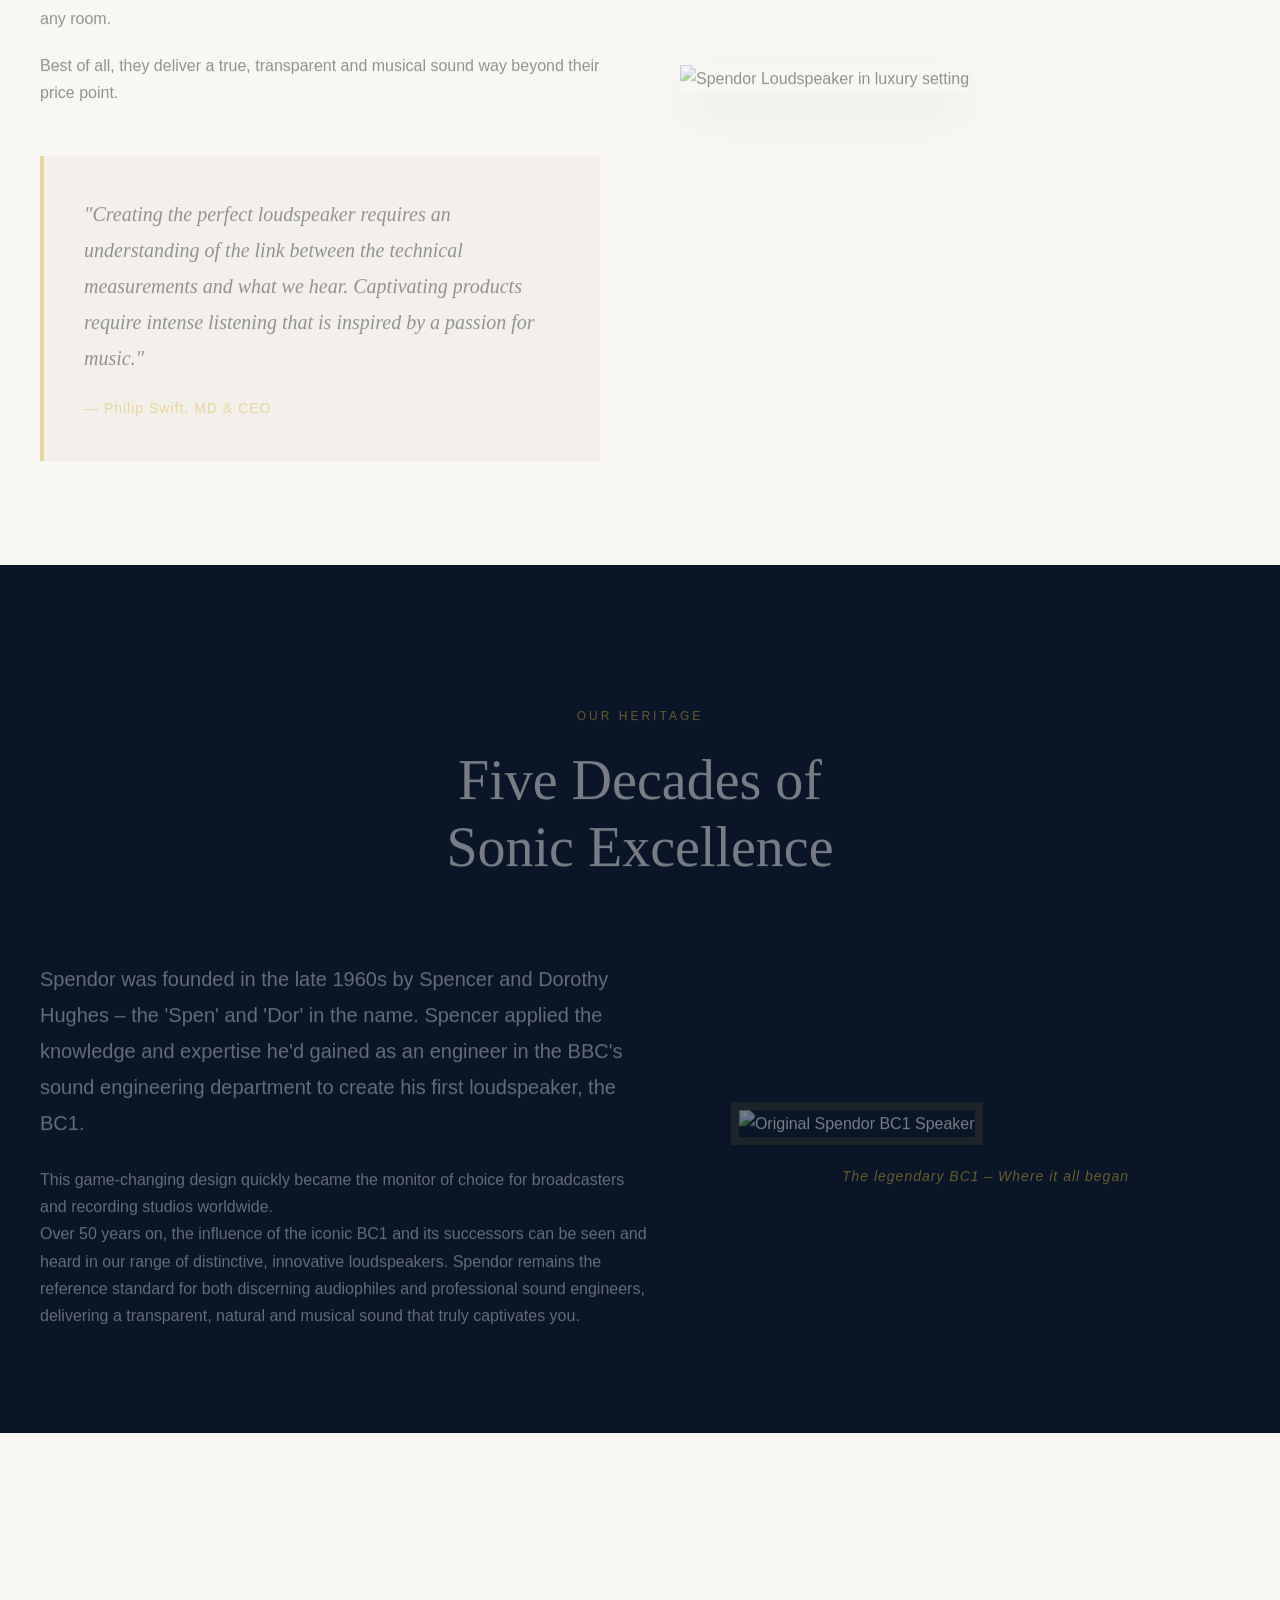
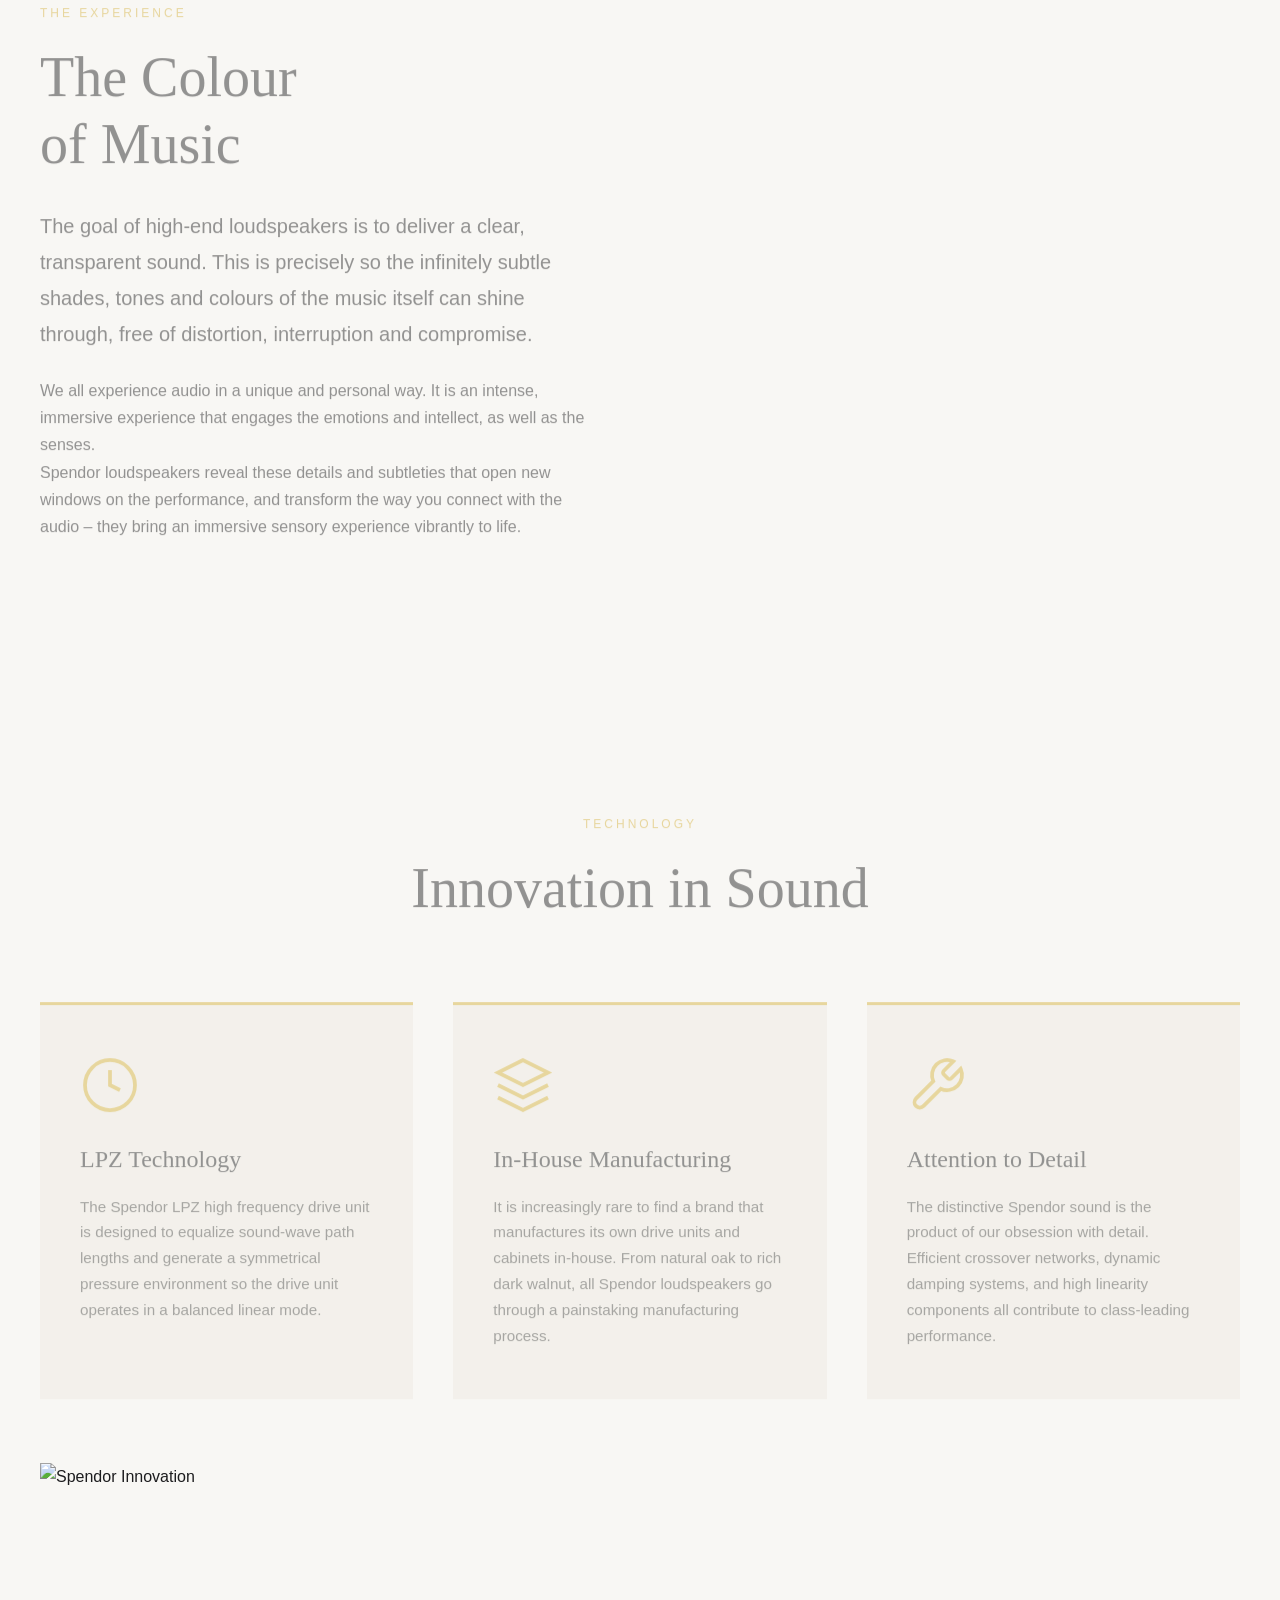
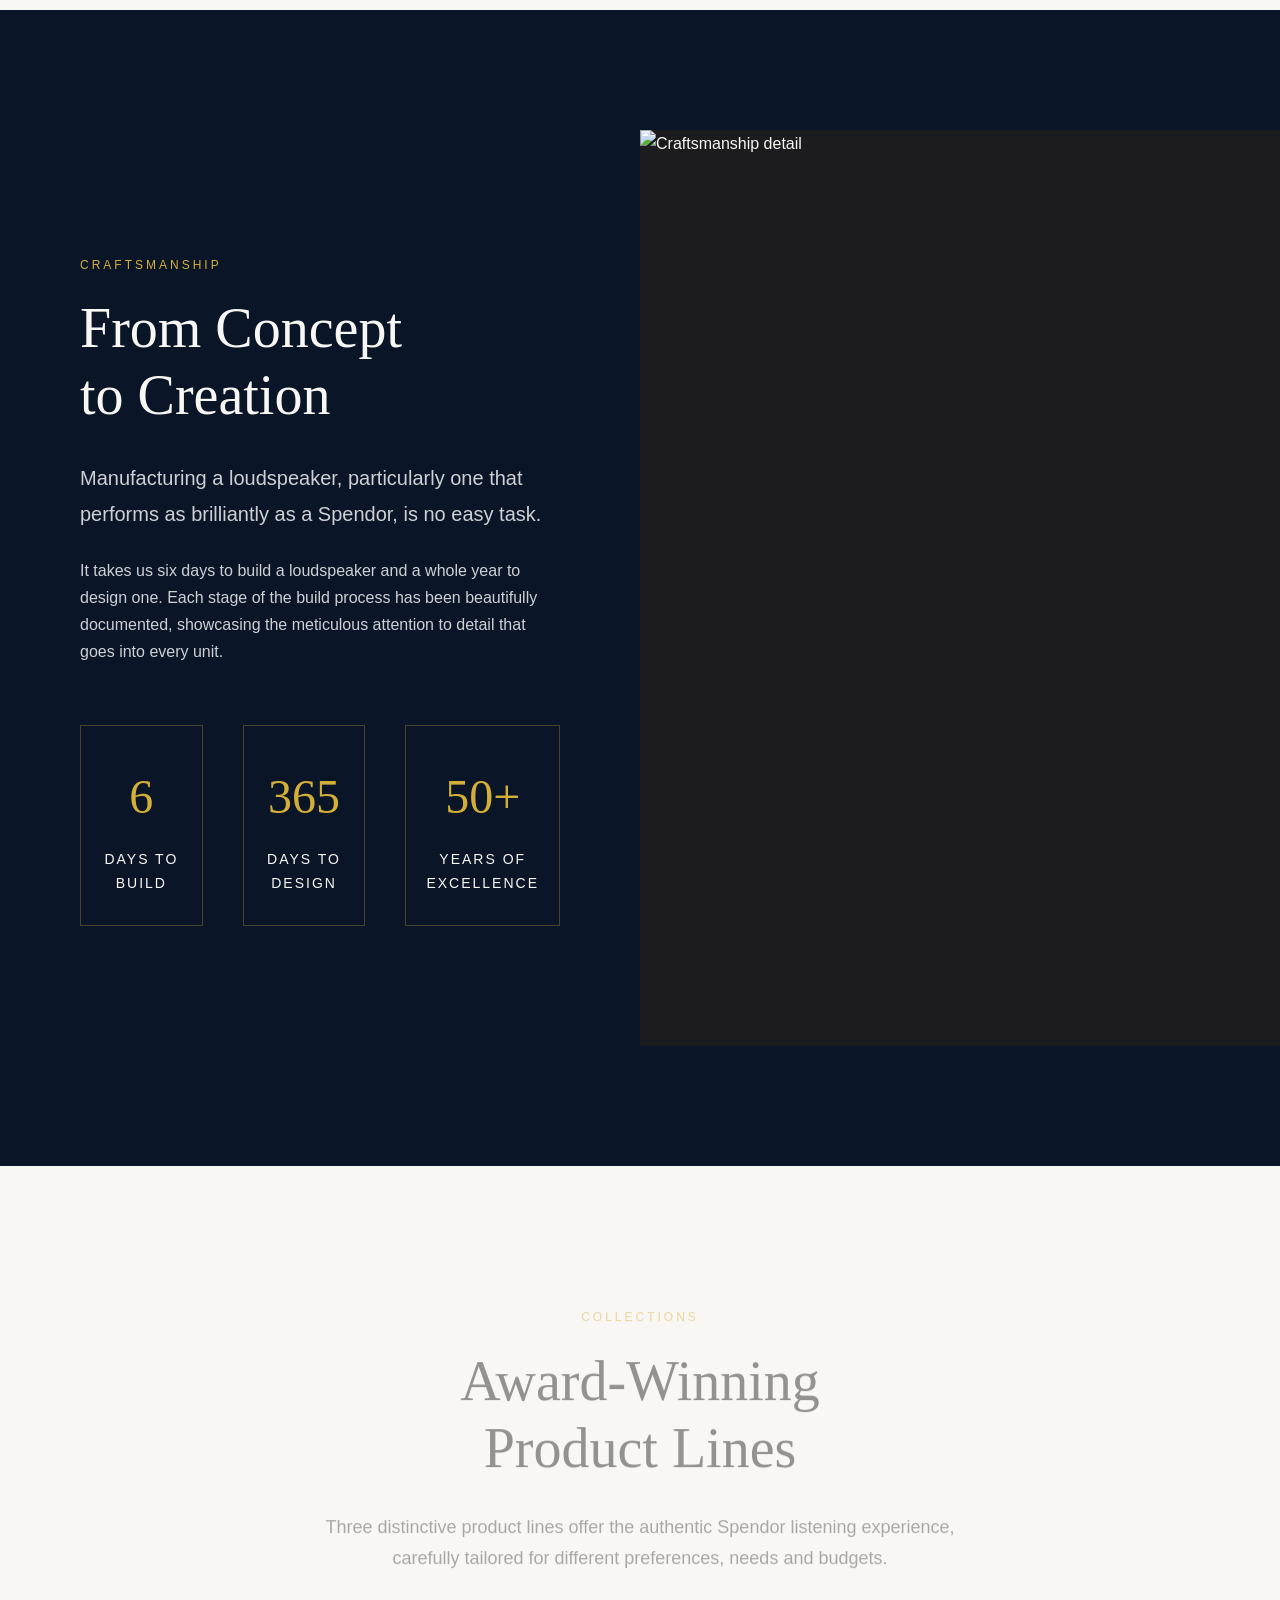
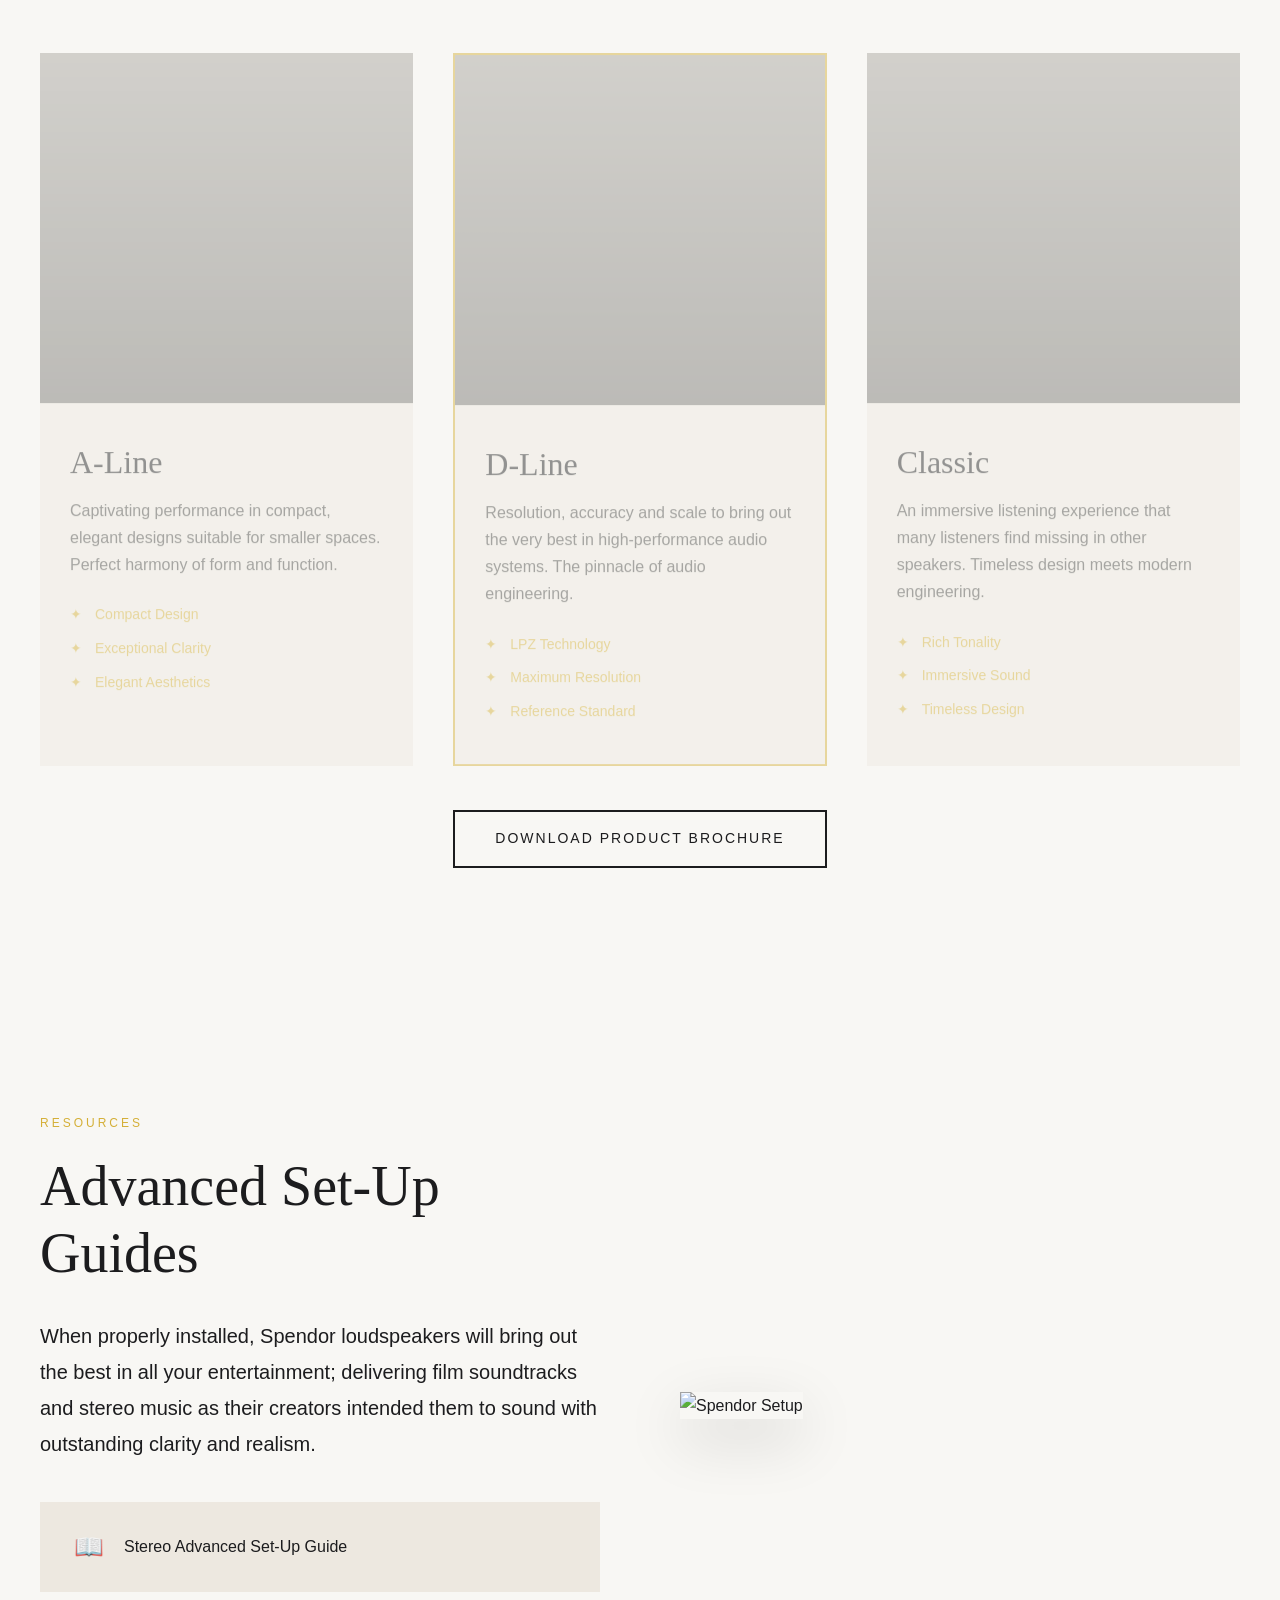
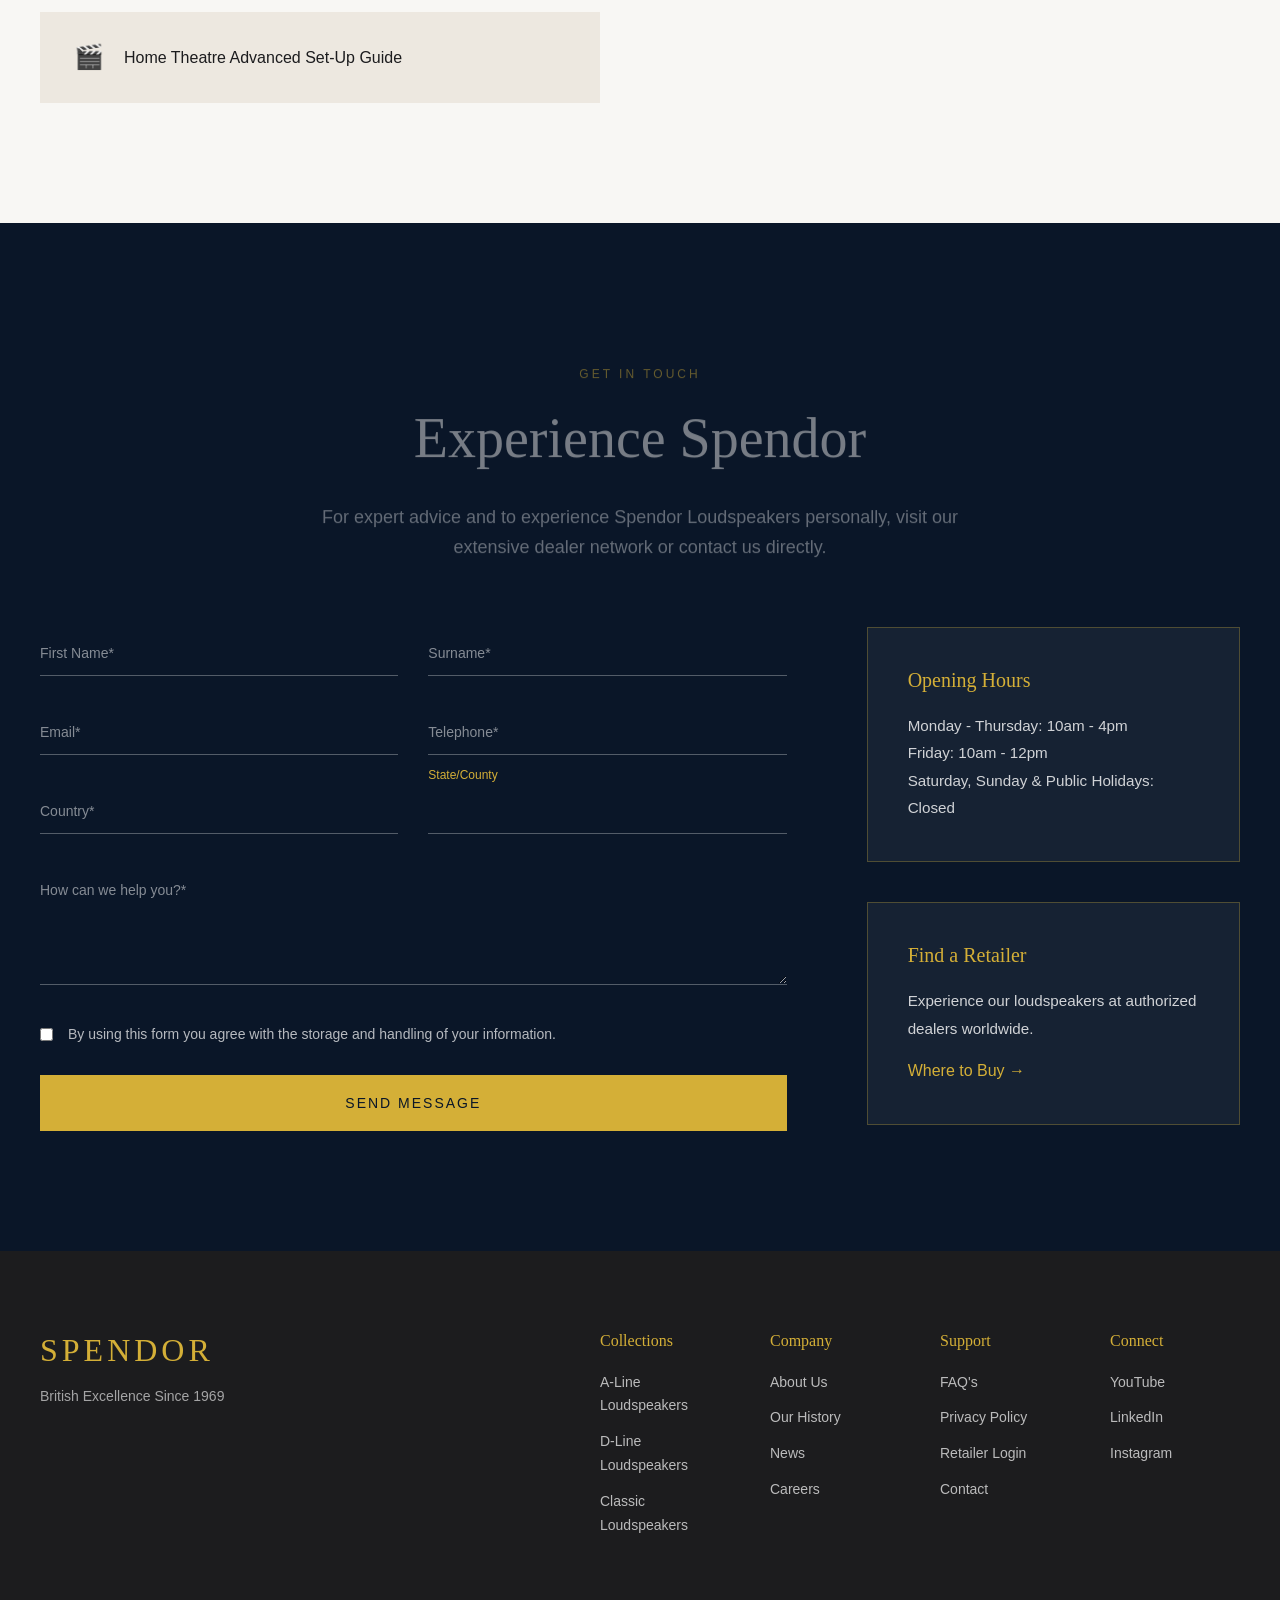
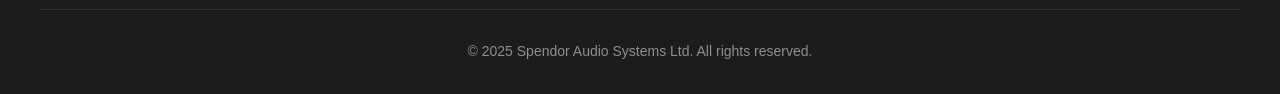
==== commit ca4730bd: "Redirect portfolio to dedicated site" ====
--- a/portfolio/index.html
+++ b/portfolio/index.html
@@ -1,71 +1,2 @@
 <!doctype html>
-<html lang="en">
-<head>
-  <meta charset="utf-8">
-  <meta name="viewport" content="width=device-width, initial-scale=1">
-  <meta name="description" content="Aryan Sharma is a software engineer building reliable AI, security, and data systems.">
-  <meta name="theme-color" content="#090b10">
-  <title>Aryan Sharma | Software Engineer</title>
-  <script>
-    (function () {
-      var saved = localStorage.getItem("portfolio-theme");
-      var theme = saved || (window.matchMedia("(prefers-color-scheme: light)").matches ? "light" : "dark");
-      document.documentElement.dataset.theme = theme;
-    }());
-  </script>
-  <style>
-    :root{--bg:#090b10;--panel:#0f1219;--text:#f1f3f6;--muted:#9aa3b2;--faint:#697283;--line:rgba(255,255,255,.1);--blue:#77a7ff;--max:1180px}
-    *{box-sizing:border-box}html{scroll-behavior:smooth;color-scheme:dark}html[data-theme="light"]{--bg:#f4f6f8;--panel:#fff;--text:#141820;--muted:#596272;--faint:#747e8d;--line:rgba(15,23,42,.13);--blue:#245fc2;color-scheme:light}body{margin:0;color:var(--text);background:radial-gradient(circle at 82% 4%,rgba(54,98,171,.16),transparent 29rem),var(--bg);font-family:Inter,ui-sans-serif,system-ui,-apple-system,BlinkMacSystemFont,"Segoe UI",sans-serif;-webkit-font-smoothing:antialiased;transition:background-color 180ms ease,color 180ms ease}html[data-theme="light"] body{background:radial-gradient(circle at 82% 4%,rgba(53,105,190,.1),transparent 29rem),var(--bg)}a{color:inherit;text-decoration:none}a:focus-visible,button:focus-visible{outline:2px solid var(--blue);outline-offset:4px}.shell{width:min(calc(100% - 48px),var(--max));margin:0 auto}.mono{font-family:"SFMono-Regular",Consolas,"Liberation Mono",monospace}.kicker{color:var(--blue);font-size:12px;font-weight:700;letter-spacing:.14em;text-transform:uppercase}
-    header{position:sticky;top:0;z-index:20;border-bottom:1px solid var(--line);background:rgba(9,11,16,.82);backdrop-filter:blur(18px)}html[data-theme="light"] header{background:rgba(244,246,248,.86)}.nav{min-height:74px;display:flex;align-items:center;justify-content:space-between;gap:28px}.mark{display:flex;align-items:center;gap:12px;font-size:14px;font-weight:700}.mark-shape{width:30px;height:30px;display:grid;place-items:center;border:1px solid var(--line);background:var(--panel);color:var(--blue);border-radius:8px}nav{display:flex;align-items:center;gap:22px;color:var(--muted);font-size:13px}nav a{transition:color 160ms ease}nav a:hover{color:var(--text)}.nav-cta{color:var(--text);border:1px solid var(--line);border-radius:8px;padding:10px 14px;background:rgba(255,255,255,.03)}html[data-theme="light"] .nav-cta{background:rgba(15,23,42,.035)}.theme-toggle{display:inline-flex;align-items:center;justify-content:center;gap:7px;height:38px;padding:0 11px;border:1px solid var(--line);border-radius:8px;color:var(--text);background:var(--panel);font:600 11px/1 Inter,ui-sans-serif,system-ui;cursor:pointer}.theme-toggle svg{width:14px;height:14px;fill:none;stroke:currentColor;stroke-width:1.8}.theme-toggle .sun{display:none}html[data-theme="light"] .theme-toggle .moon{display:none}html[data-theme="light"] .theme-toggle .sun{display:block}
-    .hero{min-height:500px;display:block;padding:72px 0 62px}.availability{display:inline-flex;align-items:center;gap:9px;color:#b8c4d6;font-size:12px;margin-bottom:22px}.availability:before{content:"";width:7px;height:7px;border-radius:50%;background:#72d39c;box-shadow:0 0 0 5px rgba(114,211,156,.1)}h1{max-width:760px;margin:0;font-size:clamp(38px,4.4vw,52px);line-height:1.08;letter-spacing:-.042em;font-weight:620}h1 span{color:var(--muted)}.hero-copy{max-width:700px;margin:22px 0 0;color:#b1b8c4;font-size:clamp(15px,1.3vw,17px);line-height:1.7;letter-spacing:-.005em}.hero-actions{display:flex;flex-wrap:wrap;gap:12px;margin-top:28px}.button{display:inline-flex;align-items:center;justify-content:center;gap:9px;min-height:44px;padding:0 17px;border:1px solid var(--line);border-radius:8px;background:rgba(255,255,255,.03);font-size:12px;font-weight:650;transition:transform 160ms ease,border-color 160ms ease,background 160ms ease}.button:hover{transform:translateY(-2px);border-color:rgba(255,255,255,.22);background:rgba(255,255,255,.06)}.button.primary{color:#07101f;background:#dfe9fa;border-color:#dfe9fa}
-    section{padding:78px 0;border-top:1px solid var(--line)}.section-heading{display:flex;align-items:flex-end;justify-content:space-between;gap:40px;margin-bottom:34px}h2{margin:10px 0 0;font-size:clamp(32px,3.8vw,46px);line-height:1.08;letter-spacing:-.042em;font-weight:600}.section-heading>p{max-width:420px;margin:0;color:var(--muted);font-size:13px;line-height:1.7}
-    .project-list{display:grid;gap:18px}.project{display:grid;grid-template-columns:.88fr 1.12fr;min-height:380px;overflow:hidden;border:1px solid var(--line);border-radius:14px;background:var(--panel)}.project-visual{position:relative;overflow:hidden;padding:26px;border-right:1px solid var(--line);background:#0b0e14;display:flex;flex-direction:column;justify-content:space-between}.project-visual:before{content:"";position:absolute;inset:0;opacity:.5;background-image:linear-gradient(rgba(255,255,255,.035) 1px,transparent 1px),linear-gradient(90deg,rgba(255,255,255,.035) 1px,transparent 1px);background-size:28px 28px}.project-index,.project-art,.visual-foot{position:relative;z-index:1}.project-index{color:var(--faint);font-size:10px;letter-spacing:.12em}.project-art{border:1px solid rgba(255,255,255,.13);border-radius:10px;background:rgba(9,12,18,.9);padding:20px;box-shadow:0 28px 80px rgba(0,0,0,.35);font-size:11px;line-height:1.85;color:#9aa7b9}.project-art .ok{color:#7ed8aa}.project-art .blue{color:var(--blue)}.project-art .dim{color:#596274}.visual-foot{color:var(--faint);font-size:9px;letter-spacing:.1em}.project-body{padding:clamp(28px,4vw,46px);display:flex;flex-direction:column;align-items:flex-start}.project-type{color:var(--blue);font-size:10px;font-weight:700;letter-spacing:.12em;text-transform:uppercase}.company-mark{display:flex;align-items:center;gap:12px;margin-bottom:18px;padding:10px 13px;border:1px solid var(--line);border-radius:8px;background:#0b0e14}.company-mark img{width:84px;height:20px;object-fit:contain}.company-mark span{padding-left:12px;border-left:1px solid var(--line);color:var(--muted);font-size:10px;letter-spacing:.08em;text-transform:uppercase}.project h3{margin:14px 0 16px;font-size:clamp(25px,2.5vw,33px);line-height:1.12;letter-spacing:-.035em;font-weight:600}.project-body>p{max-width:620px;margin:0;color:var(--muted);font-size:14px;line-height:1.7}.impact{margin:20px 0 0;padding-left:16px;border-left:2px solid rgba(119,167,255,.5);color:#c2c8d1;font-size:12px;line-height:1.65}.tags{display:flex;flex-wrap:wrap;gap:7px;margin-top:auto;padding-top:26px}.tag{padding:6px 8px;border:1px solid var(--line);border-radius:6px;color:#aeb6c2;background:rgba(255,255,255,.02);font-size:10px}.project-links{display:flex;gap:20px;margin-top:20px;font-size:11px;font-weight:700}.project-links a{color:#dfe5ef;border-bottom:1px solid #566275;padding-bottom:3px}.project-links a:hover{border-color:var(--blue)}
-    .skills-intro{display:grid;grid-template-columns:.75fr 1.25fr;gap:70px;align-items:start;margin-bottom:36px}.skills-intro p{margin:0;color:var(--muted);line-height:1.7;font-size:14px}.skill-grid{display:grid;grid-template-columns:repeat(6,1fr);gap:10px}.skill{min-height:116px;display:flex;flex-direction:column;justify-content:space-between;padding:16px;border:1px solid var(--line);border-radius:10px;background:var(--panel);transition:transform 160ms ease,border-color 160ms ease}.skill:hover{transform:translateY(-3px);border-color:rgba(119,167,255,.35)}.skill img{width:30px;height:30px;object-fit:contain;filter:saturate(.78)}.skill span{color:#c8ced8;font-size:11px;font-weight:600}
-    .profile{display:grid;grid-template-columns:.8fr 1.2fr;gap:90px;align-items:start}.profile h2{margin-top:14px}.profile-copy{padding-top:20px}.profile-copy p{color:#aab2bf;font-size:14px;line-height:1.75;margin:0 0 16px}.experience{margin-top:30px;border-top:1px solid var(--line)}.role{display:grid;grid-template-columns:1fr auto;gap:24px;padding:19px 0;border-bottom:1px solid var(--line)}.role strong{display:block;font-size:13px;margin-bottom:5px}.role span{color:var(--muted);font-size:11px}.role time{color:var(--faint);font-size:10px;white-space:nowrap}.education-card{display:grid;grid-template-columns:1.2fr .8fr;gap:50px;align-items:end;padding:40px;border:1px solid var(--line);border-radius:14px;background:var(--panel)}.education-card h3{font-size:clamp(25px,2.6vw,34px);letter-spacing:-.035em;line-height:1.15;margin:10px 0 12px}.education-card p{color:var(--muted);font-size:14px;line-height:1.7;margin:0}.education-meta{display:grid;grid-template-columns:1fr 1fr;gap:12px}.education-meta div{padding:18px;border:1px solid var(--line);border-radius:9px;background:#0b0e14}.education-meta span{display:block;color:var(--faint);font-size:10px;letter-spacing:.1em;text-transform:uppercase;margin-bottom:7px}.education-meta strong{font-size:13px;font-weight:600}
-    .contact-card{display:grid;grid-template-columns:1fr auto;gap:40px;align-items:end;padding:clamp(32px,6vw,70px);border:1px solid var(--line);border-radius:14px;background:linear-gradient(135deg,#121722,#0d1017)}html[data-theme="light"] .contact-card{background:linear-gradient(135deg,#fff,#eef2f7)}html[data-theme="light"] .skill,html[data-theme="light"] .education-meta div,html[data-theme="light"] .company-mark{background:#fff}html[data-theme="light"] .button.primary{color:#fff;background:#1f2937;border-color:#1f2937}.contact-card h2{max-width:720px}.contact-card p{color:var(--muted);line-height:1.7;margin:22px 0 0}.contact-links{display:flex;gap:12px;flex-wrap:wrap;justify-content:flex-end}footer{min-height:100px;display:flex;align-items:center;justify-content:space-between;gap:30px;border-top:1px solid var(--line);color:var(--faint);font-size:11px}footer div{display:flex;gap:20px}footer a:hover{color:var(--text)}
-    @media(max-width:900px){.skills-intro,.profile,.education-card{grid-template-columns:1fr}.hero{min-height:auto}.project{grid-template-columns:1fr}.project-visual{min-height:340px;border-right:0;border-bottom:1px solid var(--line)}.skill-grid{grid-template-columns:repeat(4,1fr)}.contact-card{grid-template-columns:1fr}.contact-links{justify-content:flex-start}}
-    @media(max-width:620px){.shell{width:min(calc(100% - 32px),var(--max))}.nav{min-height:66px}nav a:not(.nav-cta){display:none}.theme-toggle .theme-label{display:none}.theme-toggle{width:38px;padding:0}.hero{padding:54px 0 50px}h1{font-size:clamp(34px,10vw,44px)}section{padding:62px 0}.section-heading{display:block}.section-heading>p{margin-top:18px}.project-visual{min-height:265px;padding:20px}.project-body{padding:26px 22px}.skill-grid{grid-template-columns:repeat(3,1fr)}.skill{min-height:104px;padding:13px}.skill img{width:27px;height:27px}.profile{gap:30px}.role{grid-template-columns:1fr;gap:8px}.education-card{padding:25px}.education-meta{grid-template-columns:1fr}footer{align-items:flex-start;flex-direction:column;justify-content:center}}
-  </style>
-</head>
-<body>
-  <header><div class="shell nav"><a class="mark" href="#top" aria-label="Aryan Sharma home"><span class="mark-shape mono">AS</span><span>Aryan Sharma</span></a><nav aria-label="Main navigation"><a href="#work">Projects</a><a href="#skills">Skills</a><a href="#education">Education</a><a href="Aryan_Sharma_Resume.pdf" download>Resume</a><button class="theme-toggle" id="theme-toggle" type="button" aria-label="Switch to light mode"><svg class="moon" viewBox="0 0 24 24" aria-hidden="true"><path d="M20 15.2A8.2 8.2 0 0 1 8.8 4a8.2 8.2 0 1 0 11.2 11.2Z"/></svg><svg class="sun" viewBox="0 0 24 24" aria-hidden="true"><circle cx="12" cy="12" r="4"/><path d="M12 2v2M12 20v2M4.93 4.93l1.42 1.42M17.66 17.66l1.41 1.41M2 12h2M20 12h2M4.93 19.07l1.42-1.42M17.66 6.34l1.41-1.41"/></svg><span class="theme-label">Theme</span></button><a class="nav-cta" href="mailto:aryansharma.coms@gmail.com">Contact</a></nav></div></header>
-  <main id="top" class="shell">
-    <section class="hero"><div class="availability">Open to software engineering opportunities</div><h1>Aryan Sharma<br><span>Software Engineer</span></h1><p class="hero-copy">Computer science student and software engineer based in Arizona. I have experience building backend services, data pipelines, security tooling, AI applications, and full-stack products.</p><div class="hero-actions"><a class="button primary" href="#work">View projects <span aria-hidden="true">↓</span></a><a class="button" href="Aryan_Sharma_Resume.pdf" download>Download Resume <span aria-hidden="true">↓</span></a><a class="button" href="https://github.com/Aryan9832">GitHub <span aria-hidden="true">↗</span></a><a class="button" href="https://linkedin.com/in/aryansharma11">LinkedIn <span aria-hidden="true">↗</span></a></div></section>
-    <section id="work"><div class="section-heading"><div><div class="kicker">Portfolio</div><h2>Selected Projects</h2></div><p>Software projects across cloud security, retrieval systems, product discovery, and formal verification.</p></div>
-      <div class="project-list">
-        <article class="project"><div class="project-visual"><div class="project-index mono">01 / SECURITY OPERATIONS</div><div class="project-art mono"><span class="dim">$</span> triage run findings.json<br><span class="ok">✓</span> findings normalized<br><span class="ok">✓</span> duplicates reconciled<br><span class="ok">✓</span> ownership mapped<br><span class="blue">→</span> priority queue exported</div><div class="visual-foot mono">PYTHON / SQLITE / AWS SECURITY HUB</div></div><div class="project-body"><div class="project-type">Featured security project</div><h3>Cloud Security Findings Triage</h3><p>A Python workflow for turning AWS Security Hub findings into reviewable security queues. It normalizes records, deduplicates by finding identity, assigns resource owners, tracks analyst decisions, and detects severity or lifecycle changes between runs.</p><div class="impact">Designed for explainable prioritization and repeatable operations, with P1 to P4 risk scoring, time-bound exceptions, Markdown and CSV reporting, health checks, and Linux service support.</div><div class="tags"><span class="tag">Python</span><span class="tag">SQLite</span><span class="tag">AWS Security Hub</span><span class="tag">systemd</span><span class="tag">GitHub Actions</span></div><div class="project-links"><a href="https://github.com/Aryan9832/cloud-security-triage">Source code ↗</a></div></div></article>
-        <article class="project"><div class="project-visual"><div class="project-index mono">02 / TRUSTWORTHY RETRIEVAL</div><div class="project-art mono"><span class="dim">query</span> "AI risk measurement"<br><span class="blue">→</span> retrieve NIST guidance<br><span class="blue">→</span> rank relevant passages<br><span class="ok">✓</span> answer with page citations<br><span class="ok">✓</span> preserve review trace</div><div class="visual-foot mono">FASTAPI / FTS5 / AWS LAMBDA</div></div><div class="project-body"><div class="project-type">Applied AI</div><h3>EvidenceTrace</h3><p>An evidence-first retrieval service for NIST AI risk guidance. The system combines full-text retrieval with page-level citations and reviewable traces so each answer can be inspected against its source.</p><div class="impact">Built around version-aware ingestion, deterministic retrieval tests, prompt-injection safeguards, and a serverless API deployed on AWS.</div><div class="tags"><span class="tag">FastAPI</span><span class="tag">SQLite FTS5</span><span class="tag">AWS Lambda</span><span class="tag">API Gateway</span><span class="tag">RAG</span></div><div class="project-links"><a href="https://github.com/Aryan9832/EvidenceTrace">Source code ↗</a><a href="https://7sg5kts66a.execute-api.us-east-2.amazonaws.com/default/">Live API ↗</a></div></div></article>
-        <article class="project"><div class="project-visual"><div class="project-index mono">03 / PRODUCT DISCOVERY</div><div class="project-art mono"><span class="dim">request</span> warm sound, small room<br><span class="blue">→</span> embed listening intent<br><span class="blue">→</span> compare acoustic metadata<br><span class="ok">✓</span> rank matching loudspeakers<br><span class="ok">✓</span> return product context</div><div class="visual-foot mono">REACT / POSTGRESQL / SEMANTIC SEARCH</div></div><div class="project-body"><div class="project-type">Full-stack engineering</div><h3>Spendor Product Discovery</h3><p>A product catalog and semantic search experience for matching buyers with loudspeakers through natural-language preferences and structured acoustic metadata.</p><div class="impact">Supports 18 product lines and 75+ active SKUs through modular REST APIs, indexed PostgreSQL schemas, and client-side query caching.</div><div class="tags"><span class="tag">React</span><span class="tag">Node.js</span><span class="tag">PostgreSQL</span><span class="tag">OpenAI API</span><span class="tag">REST APIs</span></div><div class="project-links"><a href="https://github.com/Aryan9832/spendor-product-discovery">Source code ↗</a></div></div></article>
-        <article class="project"><div class="project-visual"><div class="project-index mono">04 / SANDISK / FORMAL METHODS</div><div class="project-art mono"><span class="dim">specification</span> plain English<br><span class="blue">→</span> synthesize TLA+ model<br><span class="blue">→</span> execute TLC checker<br><span class="blue">→</span> inspect counterexample<br><span class="ok">✓</span> refine and validate</div><div class="visual-foot mono">SANDISK / VS CODE / TLA+ / TLC</div></div><div class="project-body"><div class="company-mark"><img src="https://api.iconify.design/simple-icons:sandisk.svg?color=%23ed1c24" alt="SanDisk logo"><span>Ongoing project</span></div><div class="project-type">Formal verification</div><h3>SanDisk Automated Formal Verification Agent</h3><p>An ongoing VS Code extension for SanDisk that translates hardware specifications into TLA+ models, runs the TLC model checker, and uses checker feedback to revise invalid models.</p><div class="impact">The project uses language models to help construct formal specifications while keeping TLC verification results as the source of truth.</div><div class="tags"><span class="tag">TLA+</span><span class="tag">TLC</span><span class="tag">VS Code</span><span class="tag">Java</span><span class="tag">Agent workflows</span></div></div></article>
-      </div>
-    </section>
-    <section id="skills"><div class="skills-intro"><div><div class="kicker">Technical Skills</div><h2>Languages and Tools</h2></div><p>My experience includes backend development, APIs, relational and document databases, cloud services, CI/CD, machine learning frameworks, and modern frontend development.</p></div>
-      <div class="skill-grid" aria-label="Technical skills">
-        <div class="skill"><img src="https://cdn.jsdelivr.net/gh/devicons/devicon@latest/icons/python/python-original.svg" alt="Python logo"><span>Python</span></div><div class="skill"><img src="https://cdn.jsdelivr.net/gh/devicons/devicon@latest/icons/javascript/javascript-original.svg" alt="JavaScript logo"><span>JavaScript</span></div><div class="skill"><img src="https://cdn.jsdelivr.net/gh/devicons/devicon@latest/icons/java/java-original.svg" alt="Java logo"><span>Java</span></div><div class="skill"><img src="https://cdn.jsdelivr.net/gh/devicons/devicon@latest/icons/cplusplus/cplusplus-original.svg" alt="C++ logo"><span>C++</span></div><div class="skill"><img src="https://cdn.jsdelivr.net/gh/devicons/devicon@latest/icons/react/react-original.svg" alt="React logo"><span>React</span></div><div class="skill"><img src="https://cdn.jsdelivr.net/gh/devicons/devicon@latest/icons/nodejs/nodejs-original.svg" alt="Node.js logo"><span>Node.js</span></div>
-        <div class="skill"><img src="https://cdn.jsdelivr.net/gh/devicons/devicon@latest/icons/fastapi/fastapi-original.svg" alt="FastAPI logo"><span>FastAPI</span></div><div class="skill"><img src="https://cdn.jsdelivr.net/gh/devicons/devicon@latest/icons/postgresql/postgresql-original.svg" alt="PostgreSQL logo"><span>PostgreSQL</span></div><div class="skill"><img src="https://cdn.jsdelivr.net/gh/devicons/devicon@latest/icons/mysql/mysql-original.svg" alt="MySQL logo"><span>MySQL</span></div><div class="skill"><img src="https://cdn.jsdelivr.net/gh/devicons/devicon@latest/icons/mongodb/mongodb-original.svg" alt="MongoDB logo"><span>MongoDB</span></div><div class="skill"><img src="https://cdn.jsdelivr.net/gh/devicons/devicon@latest/icons/amazonwebservices/amazonwebservices-plain-wordmark.svg" alt="AWS logo"><span>AWS</span></div><div class="skill"><img src="https://cdn.jsdelivr.net/gh/devicons/devicon@latest/icons/docker/docker-original.svg" alt="Docker logo"><span>Docker</span></div>
-        <div class="skill"><img src="https://cdn.jsdelivr.net/gh/devicons/devicon@latest/icons/githubactions/githubactions-original.svg" alt="GitHub Actions logo"><span>GitHub Actions</span></div><div class="skill"><img src="https://cdn.jsdelivr.net/gh/devicons/devicon@latest/icons/linux/linux-original.svg" alt="Linux logo"><span>Linux</span></div><div class="skill"><img src="https://cdn.jsdelivr.net/gh/devicons/devicon@latest/icons/pytorch/pytorch-original.svg" alt="PyTorch logo"><span>PyTorch</span></div><div class="skill"><img src="https://cdn.jsdelivr.net/gh/devicons/devicon@latest/icons/tensorflow/tensorflow-original.svg" alt="TensorFlow logo"><span>TensorFlow</span></div><div class="skill"><img src="https://cdn.jsdelivr.net/gh/devicons/devicon@latest/icons/scikitlearn/scikitlearn-original.svg" alt="scikit-learn logo"><span>scikit-learn</span></div><div class="skill"><img src="https://cdn.jsdelivr.net/gh/devicons/devicon@latest/icons/git/git-original.svg" alt="Git logo"><span>Git</span></div>
-      </div>
-    </section>
-    <section id="education"><div class="education-card"><div><div class="kicker">Education</div><h3>Bachelor of Science in Computer Science</h3><p>Northern Arizona University, Flagstaff, Arizona</p></div><div class="education-meta"><div><span>Expected graduation</span><strong>December 2026</strong></div><div><span>Field of study</span><strong>Computer Science</strong></div></div></div></section>
-    <section id="about"><div class="profile"><div><div class="kicker">Background</div><h2>Experience</h2></div><div class="profile-copy"><p>I have worked on software for internal operations, product data, semantic search, documentation workflows, and engineering analytics. My experience covers both application development and the supporting data and API layers.</p><div class="experience" aria-label="Experience"><div class="role"><div><strong>AI Engineer Intern</strong><span>Spendor Audios, London</span></div><time>Jun 2025 to Aug 2025</time></div><div class="role"><div><strong>Software Engineer Intern</strong><span>Dupont Consulting, Nashik</span></div><time>Aug 2022 to Oct 2023</time></div></div></div></div></section>
-    <section id="contact"><div class="contact-card"><div><div class="kicker">Contact</div><h2>Get in touch</h2><p>I am open to software engineering, applied AI, and security engineering opportunities.</p></div><div class="contact-links"><a class="button primary" href="mailto:aryansharma.coms@gmail.com">Email me</a><a class="button" href="https://linkedin.com/in/aryansharma11">LinkedIn ↗</a></div></div></section>
-  </main>
-  <footer class="shell"><span>© 2026 Aryan Sharma</span><div><a href="Aryan_Sharma_Resume.pdf" download>Resume</a><a href="https://github.com/Aryan9832">GitHub</a><a href="https://linkedin.com/in/aryansharma11">LinkedIn</a></div></footer>
-  <script>
-    (function () {
-      var root = document.documentElement;
-      var button = document.getElementById("theme-toggle");
-      function updateLabel() {
-        var next = root.dataset.theme === "dark" ? "light" : "dark";
-        button.setAttribute("aria-label", "Switch to " + next + " mode");
-      }
-      button.addEventListener("click", function () {
-        root.dataset.theme = root.dataset.theme === "dark" ? "light" : "dark";
-        localStorage.setItem("portfolio-theme", root.dataset.theme);
-        updateLabel();
-      });
-      updateLabel();
-    }());
-  </script>
-</body>
-</html>
+<html lang="en"><head><meta charset="utf-8"><meta name="viewport" content="width=device-width, initial-scale=1"><meta http-equiv="refresh" content="0; url=https://aryan9832.github.io/"><link rel="canonical" href="https://aryan9832.github.io/"><title>Aryan Sharma Portfolio</title></head><body><p>The portfolio has moved to <a href="https://aryan9832.github.io/">aryan9832.github.io</a>.</p></body></html>
